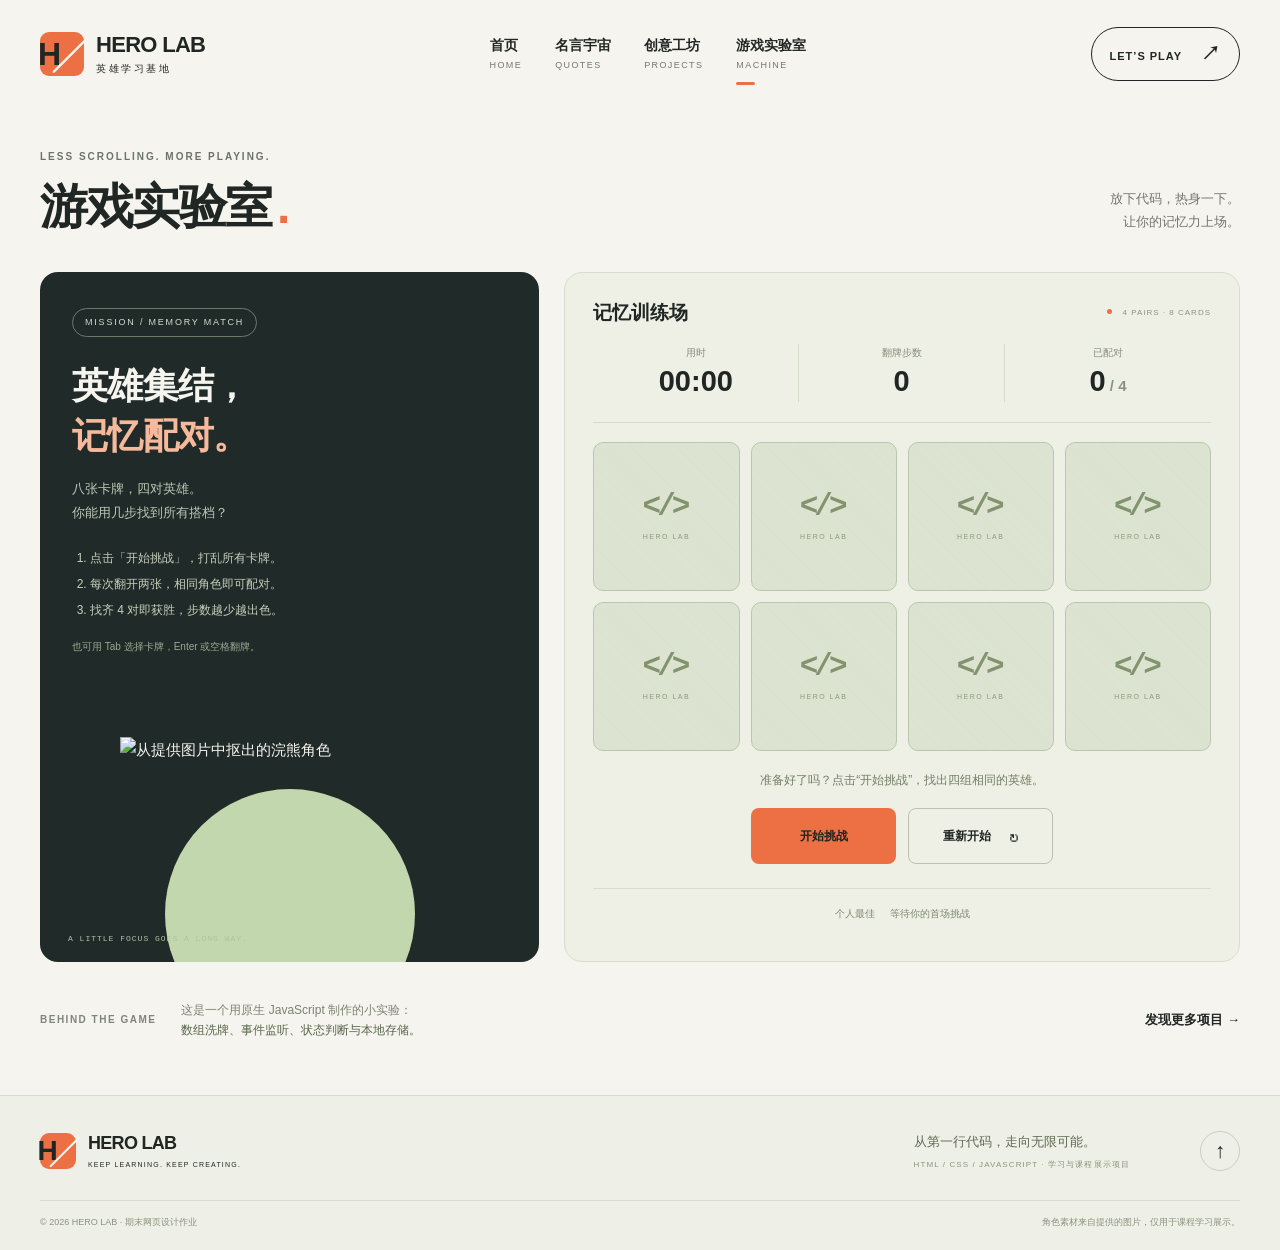
==== machine.html @ 5add8ba5 "Build HERO LAB HTML course website" ====
<!DOCTYPE html><html lang="zh-CN"><head><meta charset="UTF-8"><meta name="viewport" content="width=device-width, initial-scale=1"><meta name="description" content="英雄记忆配对游戏：翻开卡牌，找齐4对角色，挑战更少步数。"><title>游戏实验室 · HERO LAB</title><link rel="icon" href="assets/images/favicon.svg" type="image/svg+xml"><link rel="stylesheet" href="assets/css/style.css"><script src="assets/js/app.js" defer></script><script src="assets/js/game.js" defer></script></head>
<body data-page="machine"><a class="skip-link" href="#main">跳转到主要内容</a><header id="site-header"></header><main id="main" class="container">
  <div class="page-heading"><div><span class="eyebrow dark">LESS SCROLLING. MORE PLAYING.</span><h1>游戏实验室<span class="title-dot">.</span></h1></div><p>放下代码，热身一下。<br>让你的记忆力上场。</p></div>
  <section class="game-layout"><aside class="game-guide"><div class="guide-content"><span class="pill">MISSION / MEMORY MATCH</span><h2>英雄集结，<br><span>记忆配对。</span></h2><p>八张卡牌，四对英雄。<br>你能用几步找到所有搭档？</p><ol class="game-rules"><li>点击「开始挑战」，打乱所有卡牌。</li><li>每次翻开两张，相同角色即可配对。</li><li>找齐 4 对即获胜，步数越少越出色。</li></ol><p class="keyboard-hint">也可用 Tab 选择卡牌，Enter 或空格翻牌。</p></div><div class="guide-art"><span class="guide-orbit"></span><img src="assets/images/rocket.png" alt="从提供图片中抠出的浣熊角色"></div><span class="guide-caption">A LITTLE FOCUS GOES A LONG WAY.</span></aside>
  <div class="game-panel"><div class="game-panel-header"><h3>记忆训练场</h3><span class="game-tag"><span class="status-dot"></span> 4 PAIRS · 8 CARDS</span></div><div class="game-stats"><div><span>用时</span><strong id="game-time">00:00</strong></div><div><span>翻牌步数</span><strong id="game-moves">0</strong></div><div><span>已配对</span><strong><span id="game-pairs">0</span><small> / 4</small></strong></div></div><div id="game-board" class="game-board" aria-label="英雄配对卡牌"></div><div id="game-result" class="game-result" hidden><span class="eyebrow dark">MISSION COMPLETE</span><h3 id="result-title">全员集结！</h3><p id="result-description"></p></div><p id="game-message" class="game-message" role="status">准备好了吗？点击按钮，开启记忆挑战。</p><div class="game-actions"><button id="start-game" type="button" class="button button-orange">开始挑战 <span>↗</span></button><button id="restart-game" type="button" class="button button-outline">重新开始 <span>↻</span></button></div><div class="game-best"><span>个人最佳</span><strong id="game-best">还没有记录，来创造第一个吧。</strong></div></div>
  </section><section class="game-learning"><span class="mini-label">BEHIND THE GAME</span><p>这是一个用原生 JavaScript 制作的小实验：<strong>数组洗牌、事件监听、状态判断与本地存储。</strong></p><a class="text-link" href="projects.html">发现更多项目 →</a></section><noscript><p>这个游戏需要启用 JavaScript。</p></noscript>
</main><footer id="site-footer"></footer></body></html>
---- assets/css/style.css ----
/* Shared design system. No framework or external font required. */
@font-face{font-family:LabDisplay;src:local("Arial Black");font-display:swap}
:root{--paper:#f6f4ee;--ink:#202624;--muted:#727772;--orange:#ed7044;--orange-light:#f6b99c;--line:#dedfd6;--dark:#202a28;--green:#c9dfc1;--cream:#f5e9cc;--radius:20px}
*{box-sizing:border-box}html{scroll-behavior:smooth;scroll-padding-top:24px}body{margin:0;background:var(--paper);color:var(--ink);font:15px/1.7 "Segoe UI","Microsoft YaHei","PingFang SC",Arial,sans-serif;-webkit-font-smoothing:antialiased}a{color:inherit;text-decoration:none}button,input{font:inherit}button,a,input,summary{-webkit-tap-highlight-color:transparent}button{cursor:pointer}button{color:inherit}img{display:block;max-width:100%}h1,h2,h3,p,blockquote{margin:0}h1,h2,h3{line-height:1.3}button{border:0}a:focus-visible,button:focus-visible,input:focus-visible,summary:focus-visible{outline:3px solid var(--orange);outline-offset:5px}::selection{background:var(--orange-light);color:var(--ink)}[hidden]{display:none!important}.container{width:min(1264px,calc(100% - 80px));margin-inline:auto}.skip-link{position:fixed;top:-70px;left:16px;z-index:100;background:var(--ink);color:white;padding:10px 20px}.skip-link:focus{top:10px}
/* A single nav is injected by app.js on every page. */
.header-inner{height:108px;display:flex;align-items:center;justify-content:space-between;gap:35px}.brand{display:inline-flex;align-items:center;gap:12px;font-size:22px;font-weight:900;line-height:1.05;letter-spacing:-.7px;flex-shrink:0}.brand small{display:block;font-size:10px;font-weight:500;letter-spacing:2.6px;margin-top:8px}.brand-mark{display:flex;align-items:center;justify-content:center;background:var(--orange);border-radius:9px;width:44px;height:44px;font:900 32px/1 Arial;color:var(--ink);letter-spacing:-8px;padding-right:8px}.brand-mark span{font-size:33px;transform:translateY(0);color:var(--paper)}#main-nav{display:flex;gap:33px;height:100%;align-items:center}#main-nav a{font-size:14px;font-weight:650;position:relative;line-height:1.4}#main-nav a span{display:block;font-size:9px;letter-spacing:1.4px;font-weight:500;color:var(--muted);margin-top:3px}#main-nav a[aria-current]::after{content:"";position:absolute;bottom:-13px;left:0;width:19px;height:3px;background:var(--orange);border-radius:4px}#main-nav a:hover{color:#bd4a22}.header-play{font-size:11px;font-weight:800;letter-spacing:1px;border:1px solid var(--ink);border-radius:30px;padding:10px 18px}.header-play span{font-size:19px;margin-left:15px}.menu-toggle{display:none}
.eyebrow,.mini-label{font-size:10px;font-weight:650;letter-spacing:2px;line-height:1.7}.eyebrow{color:#c0c9c3}.eyebrow.dark{color:#6a736c}.mini-label{color:#7d857e;letter-spacing:1.5px}.status-dot{width:6px;height:6px;border-radius:50%;background:var(--orange);display:inline-block;margin-right:7px;vertical-align:2px}.button-row{display:flex;align-items:center;gap:28px;flex-wrap:wrap}.button{display:inline-flex;justify-content:center;align-items:center;gap:36px;padding:14px 23px;border-radius:8px;font-size:13px;line-height:1.5;font-weight:650;min-height:48px;transition:transform .2s,background .2s}.button:hover{transform:translateY(-3px)}.button span{font-size:20px;font-weight:400}.button-orange{background:var(--orange);color:#1c2522}.button-orange:hover{background:#ff8a5f}.button-cream{background:var(--paper);color:var(--ink)}.button-outline{background:transparent;border:1px solid #bbc1b8}.text-link{display:inline-flex;align-items:center;gap:14px;font-size:13px;font-weight:600;background:none;padding:0}.text-link:hover,.inline-link:hover{text-decoration:underline;text-underline-offset:5px}.text-link.light{color:#e2e5dd}.inline-link{color:#ad4c29;font-weight:650}
/* Home */
.home-hero{background:var(--dark);border-radius:22px;min-height:625px;display:grid;grid-template-columns:1.04fr 1fr;position:relative;isolation:isolate;overflow:hidden;color:var(--paper)}.hero-copy{padding:62px 0 35px 55px;position:relative;z-index:2}.hero-copy h1{font-size:65px;font-weight:800;letter-spacing:1px;line-height:1.26;margin-top:30px}.hero-copy h1 span{color:var(--orange-light)}.hero-english{font:italic 21px Georgia,serif;color:#c7d0c4;margin-top:17px}.hero-description{font-size:14px;color:#bfc8bd;line-height:1.9;margin:25px 0 30px}.hero-meta{display:flex;gap:23px;margin-top:51px;font-size:8px;letter-spacing:1.3px;color:#9ca89e}.hero-meta span+span{padding-left:24px;border-left:1px solid #536057}.hero-art{position:relative;min-height:625px}.hero-planet{position:absolute;width:445px;aspect-ratio:1;background:var(--orange);border-radius:50%;top:90px;left:4%;z-index:-1;background-image:radial-gradient(#ba532b 1px,transparent 1px);background-size:8px 8px}.orbit{position:absolute;width:540px;height:240px;border:1px solid #6f8171;border-radius:50%;top:240px;left:-5%;transform:rotate(-30deg);z-index:-1}.orbit-two{width:560px;height:365px;top:180px;transform:rotate(40deg);border-color:#42574a}.home-character{position:absolute;bottom:0;left:50%;transform:translateX(-50%);height:555px;width:450px;object-fit:contain;object-position:center bottom;filter:drop-shadow(15px 16px 17px #111b1940)}.art-coordinate{position:absolute;color:#bac6b7;font:9px "Courier New",monospace;letter-spacing:1.2px}.art-coordinate.top{top:28px;right:27px}.art-coordinate.bottom{bottom:23px;right:27px;font-size:8px;z-index:3}.art-star{position:absolute;font-size:52px;color:var(--cream)}.star-one{top:68px;right:42px}.star-two{bottom:92px;left:-4px;font-size:33px;color:var(--orange-light)}.floating-note{position:absolute;right:25px;bottom:90px;display:flex;align-items:center;gap:12px;padding:14px 18px;border:1px solid #d4d7c7;background:#f7f4e9;box-shadow:0 7px 20px #1112;transform:rotate(-5deg);border-radius:10px;color:var(--ink);font-size:11px;z-index:3}.floating-note strong{display:block;font-size:12px;margin-top:2px}.note-icon{display:flex;align-items:center;justify-content:center;width:32px;height:32px;border:1px solid #d6d7cc;border-radius:50%;font-weight:800}.intro-strip{padding:40px 0;display:flex;justify-content:space-between;align-items:center;border-bottom:1px solid var(--line);gap:40px}.intro-strip p{font-size:17px;line-height:1.7;flex:1;max-width:660px}.intro-strip p strong{font-weight:650}.strip-arrow{font-size:37px;line-height:1}.explore-section{padding-top:64px}.section-heading{display:flex;justify-content:space-between;align-items:end;margin-bottom:27px;gap:20px}.section-heading h2{font-size:30px;margin-top:7px;letter-spacing:-1px}.section-aside{font-size:12px;color:var(--muted);padding-bottom:5px}.mission-grid{display:grid;grid-template-columns:repeat(3,1fr);gap:20px}.mission-card{border:1px solid #daddd2;border-radius:14px;padding:26px 28px 24px;min-height:341px;display:flex;flex-direction:column;transition:transform .2s,border-color .2s;background:#f0f0e6}.mission-card:hover{transform:translateY(-5px);border-color:#909a8e}.quote-mission{background:#ecebdc}.project-mission{background:#e7ecdf}.game-mission{background:#f0e7df}.mission-top{display:flex;justify-content:space-between;align-items:center;font-size:9px;letter-spacing:1.5px;color:#6e756a}.circle-arrow{display:grid;place-items:center;font-size:19px;width:31px;height:31px;border:1px solid #c7ccbd;border-radius:50%}.mission-symbol{font:100px/1 Georgia,serif;height:97px;padding-top:17px;color:#748573}.code-symbol{font:48px/1.7 "Courier New",monospace;color:#61775a;letter-spacing:-5px}.game-symbol{font:65px/1.3 Georgia,serif;color:#ae6d4c}.mission-card h3{font-size:22px;margin:5px 0 12px;letter-spacing:-.5px}.mission-card p{color:#73796e;font-size:13px;line-height:1.8}.mission-link{display:flex;justify-content:space-between;font-size:12px;font-weight:650;border-top:1px solid #cdd2c4;margin-top:23px;padding-top:18px}.mission-link span{font-size:17px}.journey-section{display:grid;grid-template-columns:1fr 1fr;gap:80px;margin:85px 0 70px}.journey-quote h2{font-size:34px;line-height:1.45;margin:12px 0 19px;letter-spacing:-.5px}.journey-quote p{font-size:13px;color:var(--muted);line-height:1.9}.learning-stack>div{display:grid;grid-template-columns:25px 105px 1fr;align-items:center;padding:24px 0;border-bottom:1px solid var(--line);gap:20px}.learning-stack>div:first-child{padding-top:10px}.learning-stack span{color:#9a9e94;font:12px "Courier New",monospace}.learning-stack strong{font-size:20px;letter-spacing:-.7px}.learning-stack p{font-size:12px;color:var(--muted)}.closing-banner{padding:34px 40px;background:var(--dark);color:var(--paper);display:flex;align-items:center;justify-content:space-between;border-radius:14px;margin-bottom:65px;gap:20px}.closing-banner h2{font-size:26px;margin-top:8px;letter-spacing:-.6px}
/* Shared page openings */
.page-heading{display:flex;justify-content:space-between;align-items:end;margin:34px 0 35px}.page-heading h1{font-size:48px;letter-spacing:-1.8px;margin-top:9px;line-height:1.25}.title-dot{color:var(--orange);margin-left:6px}.page-heading>p{font-size:13px;color:var(--muted);line-height:1.8;text-align:right;margin-bottom:3px}.pill{display:inline-block;border:1px solid #6d796b;border-radius:30px;font-size:9px;letter-spacing:1.8px;padding:6px 12px;line-height:1.7;color:#d6decf}.quote-hero{background:var(--dark);color:var(--paper);border-radius:20px;min-height:428px;display:grid;grid-template-columns:1.4fr 1fr;overflow:hidden;isolation:isolate}.quote-hero-copy{padding:34px 20px 25px 45px;z-index:2}.big-quote{display:block;font:75px/.9 Georgia,serif;color:var(--orange-light);height:58px;margin-top:23px}#featured-quote{font-size:27px;line-height:1.6;max-width:620px;min-height:87px;letter-spacing:.5px}#featured-author{font-size:12px;color:#b3c1ad;margin:12px 0 24px}.feedback{display:block;height:22px;font-size:11px;margin-top:9px;color:#d7e6c8}.quote-hero-art{position:relative}.quote-hero-art img{position:absolute;bottom:0;height:380px;width:420px;object-fit:contain;object-position:center bottom;right:-2px;filter:drop-shadow(10px 5px 13px #1115)}.portal-ring{position:absolute;width:305px;height:305px;border:16px double #ed7044;box-shadow:0 0 0 12px #ab654847,0 0 0 25px #e2834a1c;top:66px;right:55px;border-radius:50%;transform:rotate(20deg)}.quote-collection{margin:58px 0 65px}.collection-toolbar{display:flex;justify-content:space-between;gap:20px;align-items:center;margin-top:30px;padding-bottom:20px;border-bottom:1px solid var(--line)}.filter-group{display:flex;gap:7px;flex-wrap:wrap}.filter-button{border-radius:6px;padding:9px 15px;font-size:12px;background:transparent;white-space:nowrap}.filter-button:hover{background:#e6e7dc}.filter-button.active{color:var(--paper);background:var(--ink)}.search-box{display:flex;gap:9px;align-items:center;background:#edeee5;border:1px solid #daddd0;padding:5px 13px;border-radius:7px;min-width:220px}.search-box>span{font-size:23px;line-height:1}.search-box input{background:none;border:none;width:175px;font-size:12px;height:30px;color:var(--ink);outline-offset:0}.result-count{font-size:11px;color:var(--muted);margin:16px 0}.quotes-grid{display:grid;grid-template-columns:repeat(3,1fr);gap:17px}.quote-card{background:#efefe5;border:1px solid #dddfd3;border-radius:12px;min-height:220px;display:flex;flex-direction:column;padding:23px;transition:border-color .2s}.quote-card:hover{border-color:#9ca990}.quote-card-top{display:flex;align-items:center;justify-content:space-between;font-size:10px}.quote-index{font:12px "Courier New",monospace;color:#9caa95}.quote-category{color:#76836d;font-size:10px;padding:3px 8px;background:#e2e7d8;border-radius:20px}.quote-card blockquote{font-size:18px;font-weight:550;line-height:1.7;margin:21px 0;flex:1}.quote-card-bottom{display:flex;align-items:end;justify-content:space-between;gap:10px}.quote-attribution,.quote-author{font-size:11px;color:#75806e}.quote-source{display:block;font-size:10px;color:#8c9283}.favorite-button{display:grid;place-items:center;flex-shrink:0;width:32px;height:32px;background:transparent;border:1px solid #d2d7c7;border-radius:50%;font-size:17px;color:#8e9a85}.favorite-button[aria-pressed="true"]{background:var(--orange);border-color:var(--orange);color:var(--ink)}.empty-state{grid-column:1/-1;text-align:center;color:var(--muted);padding:60px 20px;border:1px dashed #c8cebf;border-radius:12px}.collection-note{font-size:11px;color:var(--muted);margin-top:24px}
/* Project board */
.project-hero{display:grid;grid-template-columns:1.1fr 1fr;min-height:407px;background:#e8aa79;border-radius:20px;overflow:hidden;position:relative;isolation:isolate}.project-hero>div:first-child{padding:38px 0 38px 45px;z-index:2}.project-hero .pill{color:#5e4934;border-color:#aa7753}.project-hero h2{font-size:41px;letter-spacing:-1px;margin-top:20px;line-height:1.35}.project-hero p{font-size:13px;line-height:1.9;color:#71553f;margin:16px 0 22px}.project-hero-art{position:relative}.project-hero-art img{position:absolute;bottom:0;right:30px;height:396px;width:350px;object-fit:contain;object-position:bottom}.project-orbit{position:absolute;width:380px;aspect-ratio:1;border-radius:50%;border:1px solid #bb825e;box-shadow:0 0 0 28px #d3956a,0 0 0 29px #bd8258;top:55px;right:5px;z-index:-1}.project-list-section{padding-top:58px;scroll-margin-top:25px}.project-list{border-top:1px solid #b9c2b3}.project-item{border-bottom:1px solid #ccd1c2}.project-item summary{list-style:none;display:flex;align-items:center;gap:25px;cursor:pointer;padding:26px 8px}.project-item summary::-webkit-details-marker{display:none}.project-number{font:13px "Courier New",monospace;color:#88957e;width:50px}.project-title{flex:1}.project-title h3{font-size:23px;margin-top:2px;letter-spacing:-.5px}.project-title .mini-label{font-size:8px;letter-spacing:1.5px}.difficulty{font-size:10px;color:#6f7d64;border:1px solid #d4dac8;padding:6px 13px;border-radius:20px}.detail-toggle{font-size:26px;font-weight:300;line-height:1;margin-left:25px;width:25px;transition:transform .2s}.project-item[open] .detail-toggle{transform:rotate(45deg)}.project-item[open]{background:#eeefe4}.project-detail{padding:0 55px 30px 83px}.project-detail>p{font-size:14px;color:#64705b;margin-bottom:20px}.project-detail-columns{display:grid;grid-template-columns:repeat(3,1fr);gap:35px}.project-detail-columns strong{font-size:12px}.project-detail-columns p{font-size:12px;line-height:1.85;color:#79836e;margin-top:7px}.project-tip{display:flex;align-items:center;gap:24px;background:#e7eadd;border-radius:12px;padding:28px 35px;margin:40px 0 65px}.tip-symbol{font-size:40px;color:#748865}.project-tip h3{font-size:19px}.project-tip p{font-size:12px;color:#78836f;margin-top:5px}.project-tip>a{margin-left:auto;white-space:nowrap}
/* Memory game */
.game-layout{display:grid;grid-template-columns:.85fr 1.15fr;gap:25px;align-items:stretch}.game-guide{background:var(--dark);color:var(--paper);border-radius:18px;overflow:hidden;position:relative;display:flex;flex-direction:column;min-height:690px;isolation:isolate}.guide-content{padding:35px 32px 0;z-index:2}.game-guide h2{font-size:36px;margin-top:24px;line-height:1.4;letter-spacing:-.7px}.game-guide h2 span{color:var(--orange-light)}.guide-content>p{font-size:13px;line-height:1.85;color:#bdc8b8;margin-top:15px}.game-rules{padding-left:18px;font-size:12px;line-height:2.2;color:#c6d0bd;margin:20px 0 0}.guide-content p.keyboard-hint{font-size:10px;color:#98ab92;margin-top:14px}.guide-art{position:relative;flex:1;min-height:220px;margin-top:15px}.guide-art img{position:absolute;bottom:-10px;left:50%;transform:translateX(-50%);height:235px;width:340px;object-fit:contain;object-position:bottom}.guide-orbit{position:absolute;width:250px;height:250px;background:#c3d7ae;bottom:-77px;left:calc(50% - 125px);border-radius:50%;z-index:-1}.guide-caption{font:8px "Courier New",monospace;letter-spacing:1px;color:#b1c19f;position:absolute;bottom:19px;left:28px;z-index:2}.game-panel{border:1px solid #d7ddcf;border-radius:18px;padding:28px;background:#eeefe5}.game-panel-header{display:flex;align-items:center;justify-content:space-between;gap:10px}.game-panel-header h3{font-size:19px}.game-tag{font-size:8px;letter-spacing:1px;color:#8a947f}.game-tag .status-dot{vertical-align:1px;width:5px;height:5px}.game-stats{display:grid;grid-template-columns:repeat(3,1fr);padding:19px 0 20px;margin-bottom:19px;border-bottom:1px solid #d5dccb}.game-stats>div{text-align:center;border-right:1px solid #d5dccb}.game-stats>div:last-child{border:0}.game-stats>div>span{display:block;font-size:10px;color:#869079}.game-stats strong{font-size:29px;font-weight:600;line-height:1.4;font-variant-numeric:tabular-nums}.game-stats small{font-size:15px;color:#89947e}.game-board{display:grid;grid-template-columns:repeat(4,1fr);gap:11px}.game-card{position:relative;height:149px;border-radius:10px;border:1px solid #b9c7af;background:#dce3d1;overflow:hidden;padding:0;transition:background .2s,border-color .2s,transform .2s}.game-card:not(.is-flipped):not(.is-matched):hover{background:#cdd8bf;transform:translateY(-3px)}.game-card-back,.game-card-front{position:absolute;inset:0;display:flex;align-items:center;justify-content:center;flex-direction:column;transition:opacity .2s,transform .3s}.game-card-back{background:repeating-linear-gradient(45deg,transparent,transparent 7px,#cdd6c31f 7px,#cdd6c31f 8px)}.game-card-symbol{font:700 31px "Courier New",monospace;color:#82946d;letter-spacing:-4px;padding-right:4px}.game-card-label{font-size:7px;letter-spacing:1.5px;color:#8c9b7c;margin-top:7px}.game-card-front{opacity:0;transform:scale(.85);pointer-events:none;background:#f6f1e6;justify-content:flex-end}.game-card-front img{width:100%;height:122px;object-fit:contain;object-position:bottom}.game-card-front>span{display:block;width:100%;padding:4px;font-size:9px;background:#e9e7d9}.game-card.is-flipped .game-card-back,.game-card.is-matched .game-card-back{opacity:0;transform:scale(.85)}.game-card.is-flipped .game-card-front,.game-card.is-matched .game-card-front{opacity:1;transform:scale(1)}.game-card.is-matched{border:2px solid #819b6c;cursor:default}.game-card.is-matched::after{content:"✓";position:absolute;right:5px;top:5px;background:#8da478;color:white;border-radius:50%;width:17px;height:17px;font-size:11px;line-height:17px}.game-message{font-size:12px;color:#727f64;text-align:center;min-height:23px;margin:19px 0 15px}.game-actions{display:flex;gap:12px;justify-content:center}.game-actions .button{font-size:12px;gap:18px;padding:12px 20px;min-width:145px}.game-best{border-top:1px solid #d6ddcc;margin-top:24px;padding-top:16px;display:flex;gap:15px;justify-content:center;font-size:10px;color:#7f8b71}.game-best strong{font-weight:500}.game-result{border:1px solid #a7bb91;background:#e1ebd5;border-radius:10px;padding:18px;text-align:center;margin-top:15px}.game-result h3{margin-top:4px;font-size:23px}.game-result p{font-size:12px;color:#68795a;margin-top:7px}.game-learning{display:flex;gap:25px;align-items:center;padding:38px 0 55px}.game-learning p{font-size:12px;color:#7a8471;flex:1}.game-learning strong{display:block;font-weight:500;color:#56654b}.game-learning a{white-space:nowrap}
/* Footer */
#site-footer{border-top:1px solid #d9ddcf;background:#eeefe6}.footer-inner{display:flex;align-items:center;justify-content:space-between;gap:35px;padding-top:35px;padding-bottom:29px}.footer-brand{font-size:18px}.footer-brand .brand-mark{height:36px;width:36px;font-size:28px}.footer-brand .brand-mark span{font-size:29px}.footer-brand small{font-size:7px;letter-spacing:1.2px}.footer-inner p{font-size:13px;color:#5f6c54;margin-left:auto}.footer-inner p small{display:block;font-size:8px;letter-spacing:1.1px;color:#8a957e;margin-top:4px}.back-top{border:1px solid #c9d0bf;border-radius:50%;display:grid;place-items:center;width:40px;height:40px;font-size:21px;margin-left:35px}.footer-bottom{display:flex;justify-content:space-between;border-top:1px solid #d8ddcf;padding-top:14px;padding-bottom:19px;font-size:9px;color:#8a947e;gap:20px}
@media(min-width:1550px){.home-hero{min-height:655px}.hero-art{min-height:655px}.hero-copy{padding-top:68px}.hero-copy h1{font-size:71px}.home-character{height:590px}.hero-planet{top:100px}}
@media(max-width:1100px){.container{width:calc(100% - 48px)}.header-inner{gap:20px}#main-nav{gap:24px}.header-play{display:none}.hero-copy{padding-left:35px}.hero-copy h1{font-size:54px}.hero-meta{gap:12px;font-size:7px}.hero-meta span+span{padding-left:12px}.home-character{width:380px;height:530px}.hero-planet{width:370px;top:125px}.home-hero,.hero-art{min-height:595px}.floating-note{right:15px;bottom:65px}.hero-description{font-size:13px}.hero-copy .eyebrow{font-size:8px}.quote-hero-art img{right:-30px;width:350px;height:350px}.portal-ring{right:15px;width:270px;height:270px}.quote-hero-copy{padding-left:35px}.mission-card{padding:23px}.journey-section{gap:40px}.learning-stack>div{grid-template-columns:20px 100px 1fr;gap:12px}.project-hero-art img{right:0}.game-layout{grid-template-columns:.8fr 1.2fr;gap:20px}.guide-content{padding:30px 25px 0}.game-panel{padding:23px}.game-card{height:132px}.game-card-front img{height:105px}.game-guide{min-height:655px}.game-rules{font-size:11px}.guide-content p.keyboard-hint{font-size:9px}.game-panel-header h3{font-size:17px}.game-tag{font-size:7px}.game-learning .mini-label{max-width:110px}.project-tip{padding:25px}.project-tip>a{font-size:11px}.difficulty{font-size:9px}}
@media(max-width:800px){.header-inner{height:88px}.brand{font-size:20px}.brand small{font-size:8px}#main-nav{gap:20px}#main-nav a{font-size:12px}#main-nav a span{font-size:8px}.home-hero{grid-template-columns:1fr .85fr}.hero-copy{padding:42px 0 27px 29px}.hero-copy h1{font-size:43px;margin-top:27px}.hero-english{font-size:17px}.hero-description{font-size:11px}.hero-copy .button-row{gap:19px}.hero-copy .button{padding:13px 17px;gap:16px;font-size:11px}.hero-copy .text-link{font-size:11px}.hero-meta{display:block;margin-top:35px;line-height:2.1}.hero-meta span{display:block}.hero-meta span+span{padding:0;border:0}.home-hero,.hero-art{min-height:545px}.home-character{height:465px;width:315px;left:53%}.hero-planet{width:320px;left:0;top:130px}.floating-note{right:8px;padding:10px;gap:7px;bottom:49px}.floating-note strong{font-size:10px}.floating-note{font-size:9px}.note-icon{width:26px;height:26px;font-size:10px}.art-star.star-one{font-size:35px;right:16px;top:72px}.art-coordinate{font-size:7px}.art-coordinate.bottom{font-size:6px;right:16px;bottom:19px}.art-coordinate.top{top:25px;right:16px}.intro-strip{gap:25px;padding:30px 0}.intro-strip .mini-label{font-size:8px;width:130px}.intro-strip p{font-size:14px}.section-heading h2{font-size:26px}.section-aside{font-size:11px}.mission-grid{gap:12px}.mission-card{padding:18px;min-height:323px}.mission-card h3{font-size:19px}.mission-card p{font-size:11px}.mission-top{font-size:7px;letter-spacing:.7px}.circle-arrow{width:26px;height:26px;font-size:16px}.mission-link{font-size:10px}.journey-section{gap:30px;margin-top:65px}.journey-quote h2{font-size:28px}.journey-quote p{font-size:11px}.learning-stack>div{grid-template-columns:18px 1fr;padding:14px 0;gap:5px 10px}.learning-stack p{grid-column:2;font-size:11px}.learning-stack strong{font-size:18px}.closing-banner{padding:29px;gap:15px}.closing-banner h2{font-size:21px}.closing-banner .button{font-size:11px;gap:20px}.quote-hero{grid-template-columns:1.2fr .8fr;min-height:410px}.quote-hero-copy{padding-left:30px}.quote-hero-art img{height:320px;width:300px;right:-50px}.portal-ring{width:230px;height:230px;right:-5px;top:83px}#featured-quote{font-size:23px;min-height:110px}.quotes-grid{grid-template-columns:repeat(2,1fr)}.collection-toolbar{flex-wrap:wrap;gap:15px}.search-box{width:100%}.search-box input{width:100%}.filter-button{font-size:11px;padding:8px 12px}.page-heading h1{font-size:40px}.project-hero h2{font-size:35px}.project-hero>div:first-child{padding-left:30px}.project-hero-art img{height:365px;right:-45px}.project-hero{min-height:390px}.project-orbit{width:300px;right:-60px}.project-hero p{font-size:12px}.project-title h3{font-size:20px}.project-number{width:27px}.project-item summary{gap:17px}.detail-toggle{margin-left:5px}.project-detail{padding-left:53px;padding-right:25px}.project-detail-columns{gap:20px}.project-tip>a{display:none}.game-layout{grid-template-columns:1fr}.game-guide{min-height:370px;display:block}.guide-content{width:64%;padding:27px 30px 30px}.game-guide h2{font-size:28px;margin-top:18px}.game-guide h2 br{display:none}.guide-content>p{font-size:12px}.guide-art{position:absolute;inset:0 0 0 63%;margin:0;min-height:0;z-index:-1}.guide-art img{height:270px;width:310px;max-width:none;left:50%}.guide-orbit{bottom:-40px}.game-guide .guide-caption{right:20px;left:auto;font-size:6px}.game-card{height:170px}.game-card-front img{height:143px}.game-panel{padding:25px}.game-tag{font-size:9px}.game-learning{gap:18px}.game-learning .text-link{font-size:11px}.footer-inner{gap:20px}.footer-inner p{font-size:11px}.back-top{margin-left:10px}.footer-bottom{font-size:8px}.footer-inner p small{font-size:7px}}
@media(max-width:560px){.container{width:calc(100% - 32px)}.header-inner{height:82px}.brand{font-size:19px;gap:10px}.brand-mark{width:38px;height:38px;font-size:29px}.brand-mark span{font-size:30px}.brand small{font-size:7px;letter-spacing:2px}.menu-toggle{display:flex;flex-direction:column;gap:6px;border:1px solid #cdd2c5;border-radius:8px;padding:11px;background:transparent}.menu-toggle span{display:block;width:20px;height:1px;background:var(--ink)}#main-nav{display:none;position:absolute;top:72px;left:16px;right:16px;background:var(--paper);border:1px solid #d2d7ca;border-radius:12px;box-shadow:0 10px 30px #202a2820;height:auto;padding:16px;z-index:30;gap:0}.menu-open #main-nav{display:grid;grid-template-columns:1fr 1fr}#main-nav a{padding:12px;font-size:13px}#main-nav a[aria-current]::after{bottom:7px;left:12px;width:12px;height:2px}.home-hero{display:flex;flex-direction:column;border-radius:16px;min-height:0}.hero-copy{padding:32px 26px 5px}.hero-copy .eyebrow{font-size:7px;letter-spacing:1.3px}.hero-copy h1{font-size:47px;margin-top:22px}.hero-english{font-size:18px;margin-top:12px}.hero-description{font-size:12px;margin:18px 0 23px}.hero-copy .button{font-size:12px;padding:12px 18px;gap:24px}.hero-copy .text-link{font-size:12px}.hero-meta{display:none}.hero-art{min-height:350px;margin-top:5px}.hero-planet{width:280px;left:calc(50% - 140px);top:35px}.home-character{height:335px;width:295px;left:50%}.orbit{width:380px;height:170px;top:130px;left:-6%}.orbit-two{height:250px;top:40px;left:0}.art-coordinate.top{font-size:6px;top:12px;right:19px}.art-coordinate.bottom{font-size:5px;right:13px;bottom:14px}.floating-note{right:15px;bottom:48px;font-size:8px;padding:9px 12px}.floating-note strong{font-size:9px}.star-one{top:30px!important;right:30px!important;font-size:35px!important}.star-two{left:26px;bottom:45px;font-size:28px}.intro-strip{padding:25px 2px;flex-wrap:wrap;gap:12px}.intro-strip .mini-label{width:100%;font-size:7px}.intro-strip p{font-size:13px}.strip-arrow{font-size:27px}.explore-section{padding-top:40px}.section-heading{margin-bottom:20px;align-items:start}.section-heading h2{font-size:23px;margin-top:5px}.section-aside{display:none}.eyebrow{font-size:8px;letter-spacing:1.6px}.mission-grid{grid-template-columns:1fr;gap:13px}.mission-card{min-height:0;padding:23px 25px;position:relative}.mission-top{font-size:8px;letter-spacing:1px}.mission-symbol{position:absolute;right:28px;top:63px;width:65px;height:70px;font-size:90px;padding:0}.code-symbol{font-size:36px;top:80px;right:39px;line-height:1}.game-symbol{font-size:55px;top:68px;right:22px}.mission-card h3{font-size:22px;margin:18px 0 10px}.mission-card p{font-size:12px}.mission-link{font-size:11px;margin-top:20px;padding-top:15px}.journey-section{grid-template-columns:1fr;gap:25px;margin:45px 0}.journey-quote h2{font-size:28px;margin-top:8px}.journey-quote p{font-size:12px}.learning-stack>div{grid-template-columns:20px 110px 1fr;padding:19px 0}.learning-stack p{grid-column:auto;font-size:9px}.learning-stack strong{font-size:17px}.closing-banner{display:block;padding:27px;margin-bottom:40px;border-radius:12px}.closing-banner h2{font-size:21px;margin-top:8px}.closing-banner .button{margin-top:22px;font-size:12px;gap:25px}.page-heading{margin:23px 0 26px;gap:10px}.page-heading h1{font-size:33px;margin-top:5px}.page-heading .eyebrow{font-size:6px;letter-spacing:1px}.page-heading>p{font-size:10px;max-width:110px}.quote-hero{display:flex;flex-direction:column;border-radius:14px;min-height:0}.quote-hero-copy{padding:25px 25px 0}.quote-hero-copy .pill{font-size:7px}.big-quote{margin-top:25px;height:49px}#featured-quote{font-size:23px;min-height:93px}#featured-author{font-size:11px;margin:13px 0 20px}.quote-hero-copy .button-row{gap:21px}.quote-hero-copy .button{font-size:11px;padding:12px 18px;gap:20px}.quote-hero-copy .text-link{font-size:11px}.quote-hero-art{min-height:195px;margin-top:0}.quote-hero-art img{height:215px;width:250px;right:0}.portal-ring{width:180px;height:180px;top:4px;right:55px;border-width:10px}.feedback{font-size:10px;margin-top:8px;position:relative;z-index:4}.quote-collection{margin:38px 0 40px}.quote-collection .section-heading h2{font-size:21px}.collection-toolbar{margin-top:20px;padding-bottom:15px;gap:12px}.filter-group{gap:2px;width:100%;justify-content:space-between}.filter-button{padding:7px 9px;font-size:10px}.quotes-grid{grid-template-columns:1fr;gap:12px}.quote-card{min-height:180px;padding:22px}.quote-card blockquote{font-size:18px;margin:20px 0}.collection-note{font-size:9px}.project-hero{display:flex;flex-direction:column;border-radius:14px;min-height:0}.project-hero>div:first-child{padding:26px 25px 0}.project-hero .pill{font-size:7px;letter-spacing:1px}.project-hero h2{font-size:34px;margin-top:19px}.project-hero p{font-size:12px}.project-hero .button{font-size:11px;padding:12px 17px;gap:25px}.project-hero-art{min-height:230px}.project-hero-art img{height:265px;right:9px;width:240px}.project-orbit{width:225px;right:0;top:40px}.project-list-section{padding-top:38px}.project-title h3{font-size:19px}.project-title .mini-label{font-size:6px;letter-spacing:1px}.project-number{width:19px;font-size:11px}.project-item summary{gap:11px;padding:23px 5px;flex-wrap:wrap;position:relative;padding-right:28px}.difficulty{font-size:8px;padding:4px 8px;position:absolute;bottom:0;right:31px;border:0;transform:translateY(-8px)}.detail-toggle{position:absolute;right:6px;top:38px;font-size:23px;margin:0}.project-item[open] summary{padding-bottom:32px}.project-item[open] .difficulty{bottom:0;transform:translateY(-13px)}.project-detail{padding:0 18px 24px 36px}.project-detail>p{font-size:12px}.project-detail-columns{grid-template-columns:1fr;gap:15px}.project-detail-columns p{font-size:11px;margin-top:4px}.project-tip{padding:24px 19px;gap:14px;margin:27px 0 40px}.project-tip h3{font-size:18px}.project-tip p{font-size:11px}.tip-symbol{font-size:33px}.game-layout{gap:16px}.game-guide{min-height:470px;border-radius:14px}.guide-content{width:100%;padding:25px 24px 0}.game-guide h2{font-size:31px;margin-top:17px}.guide-content>p{font-size:12px}.game-rules{font-size:11px;line-height:2.1;max-width:290px;margin-top:17px}.guide-content p.keyboard-hint{font-size:9px;max-width:210px;line-height:1.8}.guide-art{inset:auto 0 0 auto;width:190px;height:180px;z-index:-1}.guide-art img{height:177px;width:200px;left:52%;bottom:-6px}.guide-orbit{width:180px;height:180px;left:0;bottom:-60px}.game-guide .guide-caption{left:24px;right:auto;bottom:17px;font-size:5px;max-width:140px}.game-panel{padding:21px 15px;border-radius:14px}.game-panel-header h3{font-size:17px}.game-tag{font-size:7px}.game-stats{padding:19px 0 16px;margin-bottom:15px}.game-stats strong{font-size:25px}.game-board{gap:7px}.game-card{height:111px;border-radius:8px}.game-card-front img{height:84px}.game-card-front>span{font-size:8px}.game-card-symbol{font-size:25px}.game-card-label{font-size:5px;letter-spacing:1px}.game-message{font-size:11px;margin:17px 0 15px}.game-actions{gap:10px}.game-actions .button{min-width:0;flex:1;font-size:11px;gap:14px;padding:11px 13px}.game-best{font-size:9px;gap:10px;flex-wrap:wrap}.game-learning{display:block;padding:28px 0 37px}.game-learning .mini-label{font-size:8px}.game-learning p{font-size:11px;margin:10px 0 15px}.game-learning strong{margin-top:3px}.game-result{padding:15px 10px}.game-result p{font-size:10px}.footer-inner{flex-wrap:wrap;padding-top:28px;padding-bottom:23px;gap:23px 12px;position:relative}.footer-brand{font-size:18px}.footer-inner p{margin:0;font-size:11px;width:100%}.footer-inner p small{font-size:6px;letter-spacing:1px}.back-top{position:absolute;right:0;top:27px;width:34px;height:34px}.footer-bottom{display:block;font-size:7px;padding-bottom:17px;line-height:2}.footer-bottom span{display:block}}
@media(prefers-reduced-motion:reduce){html{scroll-behavior:auto}*,*::before,*::after{transition:none!important;animation:none!important}}
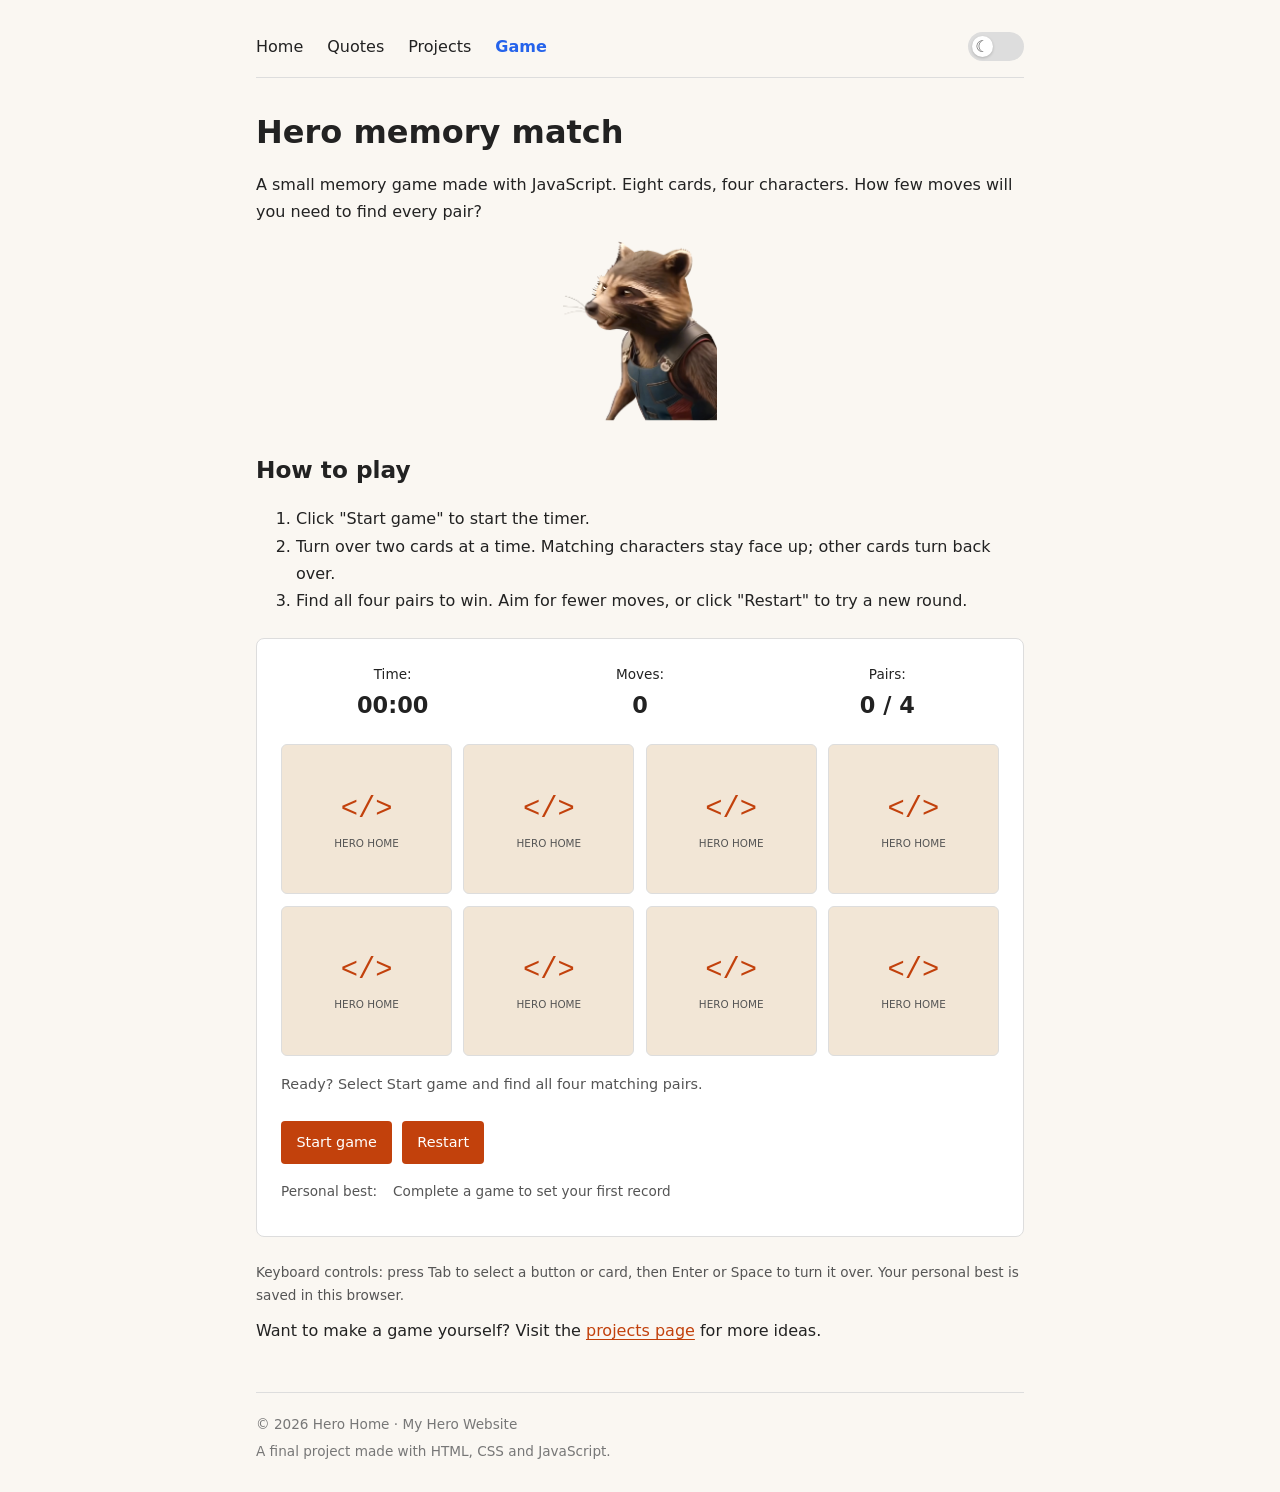
==== commit a321e497: "Update Site source" ====
--- a/machine.html
+++ b/machine.html
@@ -1,7 +1,52 @@
-<!DOCTYPE html><html lang="zh-CN"><head><meta charset="UTF-8"><meta name="viewport" content="width=device-width, initial-scale=1"><meta name="description" content="英雄记忆配对游戏：翻开卡牌，找齐4对角色，挑战更少步数。"><title>游戏实验室 · HERO LAB</title><link rel="icon" href="assets/images/favicon.svg" type="image/svg+xml"><link rel="stylesheet" href="assets/css/style.css"><script src="assets/js/app.js" defer></script><script src="assets/js/game.js" defer></script></head>
-<body data-page="machine"><a class="skip-link" href="#main">跳转到主要内容</a><header id="site-header"></header><main id="main" class="container">
-  <div class="page-heading"><div><span class="eyebrow dark">LESS SCROLLING. MORE PLAYING.</span><h1>游戏实验室<span class="title-dot">.</span></h1></div><p>放下代码，热身一下。<br>让你的记忆力上场。</p></div>
-  <section class="game-layout"><aside class="game-guide"><div class="guide-content"><span class="pill">MISSION / MEMORY MATCH</span><h2>英雄集结，<br><span>记忆配对。</span></h2><p>八张卡牌，四对英雄。<br>你能用几步找到所有搭档？</p><ol class="game-rules"><li>点击「开始挑战」，打乱所有卡牌。</li><li>每次翻开两张，相同角色即可配对。</li><li>找齐 4 对即获胜，步数越少越出色。</li></ol><p class="keyboard-hint">也可用 Tab 选择卡牌，Enter 或空格翻牌。</p></div><div class="guide-art"><span class="guide-orbit"></span><img src="assets/images/rocket.png" alt="从提供图片中抠出的浣熊角色"></div><span class="guide-caption">A LITTLE FOCUS GOES A LONG WAY.</span></aside>
-  <div class="game-panel"><div class="game-panel-header"><h3>记忆训练场</h3><span class="game-tag"><span class="status-dot"></span> 4 PAIRS · 8 CARDS</span></div><div class="game-stats"><div><span>用时</span><strong id="game-time">00:00</strong></div><div><span>翻牌步数</span><strong id="game-moves">0</strong></div><div><span>已配对</span><strong><span id="game-pairs">0</span><small> / 4</small></strong></div></div><div id="game-board" class="game-board" aria-label="英雄配对卡牌"></div><div id="game-result" class="game-result" hidden><span class="eyebrow dark">MISSION COMPLETE</span><h3 id="result-title">全员集结！</h3><p id="result-description"></p></div><p id="game-message" class="game-message" role="status">准备好了吗？点击按钮，开启记忆挑战。</p><div class="game-actions"><button id="start-game" type="button" class="button button-orange">开始挑战 <span>↗</span></button><button id="restart-game" type="button" class="button button-outline">重新开始 <span>↻</span></button></div><div class="game-best"><span>个人最佳</span><strong id="game-best">还没有记录，来创造第一个吧。</strong></div></div>
-  </section><section class="game-learning"><span class="mini-label">BEHIND THE GAME</span><p>这是一个用原生 JavaScript 制作的小实验：<strong>数组洗牌、事件监听、状态判断与本地存储。</strong></p><a class="text-link" href="projects.html">发现更多项目 →</a></section><noscript><p>这个游戏需要启用 JavaScript。</p></noscript>
-</main><footer id="site-footer"></footer></body></html>
+<!DOCTYPE html>
+<html lang="en">
+<head>
+  <meta charset="UTF-8">
+  <meta name="viewport" content="width=device-width, initial-scale=1">
+  <meta name="theme-color" content="#faf7f2">
+  <meta name="description" content="Play Hero Home's memory game: turn over eight cards and find four matching character pairs.">
+  <title>Memory Game · Hero Home</title>
+  <script src="assets/js/theme.js"></script>
+  <link rel="icon" href="assets/images/favicon.svg" type="image/svg+xml">
+  <link rel="stylesheet" href="assets/css/style.css">
+  <script src="assets/js/app.js" defer></script>
+  <script src="assets/js/game.js" defer></script>
+</head>
+<body data-page="machine">
+  <a class="skip-link" href="#main">Skip to main content</a>
+  <header id="site-header"></header>
+  <main id="main">
+    <h1>Hero memory match</h1>
+    <p>A small memory game made with JavaScript. Eight cards, four characters. How few moves will you need to find every pair?</p>
+    <img class="page-character" src="assets/images/rocket.png" alt="Rocket wearing his blue vest" style="max-height:180px">
+    <h2>How to play</h2>
+    <ol>
+      <li>Click "Start game" to start the timer.</li>
+      <li>Turn over two cards at a time. Matching characters stay face up; other cards turn back over.</li>
+      <li>Find all four pairs to win. Aim for fewer moves, or click "Restart" to try a new round.</li>
+    </ol>
+    <section class="game-box" aria-label="Memory matching game">
+      <div class="game-stats">
+        <p>Time: <strong id="game-time">00:00</strong></p>
+        <p>Moves: <strong id="game-moves">0</strong></p>
+        <p>Pairs: <strong><span id="game-pairs">0</span> / 4</strong></p>
+      </div>
+      <div id="game-board" class="game-board" aria-label="Eight hero matching cards"></div>
+      <div id="game-result" class="game-result" hidden>
+        <h3 id="result-title">All pairs matched!</h3>
+        <p id="result-description"></p>
+      </div>
+      <p id="game-message" class="game-message" role="status">Ready? Click "Start game".</p>
+      <div class="game-actions">
+        <button id="start-game" type="button">Start game</button>
+        <button id="restart-game" type="button">Restart</button>
+      </div>
+      <p class="game-best">Personal best: <strong id="game-best">Play your first round</strong></p>
+    </section>
+    <p class="keyboard-hint">Keyboard controls: press Tab to select a button or card, then Enter or Space to turn it over. Your personal best is saved in this browser.</p>
+    <p>Want to make a game yourself? Visit the <a href="projects.html">projects page</a> for more ideas.</p>
+    <noscript><p>Enable JavaScript to play this game.</p></noscript>
+  </main>
+  <footer id="site-footer"></footer>
+</body>
+</html>
--- a/assets/css/style.css
+++ b/assets/css/style.css
@@ -1,22 +1,156 @@
-/* Shared design system. No framework or external font required. */
-@font-face{font-family:LabDisplay;src:local("Arial Black");font-display:swap}
-:root{--paper:#f6f4ee;--ink:#202624;--muted:#727772;--orange:#ed7044;--orange-light:#f6b99c;--line:#dedfd6;--dark:#202a28;--green:#c9dfc1;--cream:#f5e9cc;--radius:20px}
-*{box-sizing:border-box}html{scroll-behavior:smooth;scroll-padding-top:24px}body{margin:0;background:var(--paper);color:var(--ink);font:15px/1.7 "Segoe UI","Microsoft YaHei","PingFang SC",Arial,sans-serif;-webkit-font-smoothing:antialiased}a{color:inherit;text-decoration:none}button,input{font:inherit}button,a,input,summary{-webkit-tap-highlight-color:transparent}button{cursor:pointer}button{color:inherit}img{display:block;max-width:100%}h1,h2,h3,p,blockquote{margin:0}h1,h2,h3{line-height:1.3}button{border:0}a:focus-visible,button:focus-visible,input:focus-visible,summary:focus-visible{outline:3px solid var(--orange);outline-offset:5px}::selection{background:var(--orange-light);color:var(--ink)}[hidden]{display:none!important}.container{width:min(1264px,calc(100% - 80px));margin-inline:auto}.skip-link{position:fixed;top:-70px;left:16px;z-index:100;background:var(--ink);color:white;padding:10px 20px}.skip-link:focus{top:10px}
-/* A single nav is injected by app.js on every page. */
-.header-inner{height:108px;display:flex;align-items:center;justify-content:space-between;gap:35px}.brand{display:inline-flex;align-items:center;gap:12px;font-size:22px;font-weight:900;line-height:1.05;letter-spacing:-.7px;flex-shrink:0}.brand small{display:block;font-size:10px;font-weight:500;letter-spacing:2.6px;margin-top:8px}.brand-mark{display:flex;align-items:center;justify-content:center;background:var(--orange);border-radius:9px;width:44px;height:44px;font:900 32px/1 Arial;color:var(--ink);letter-spacing:-8px;padding-right:8px}.brand-mark span{font-size:33px;transform:translateY(0);color:var(--paper)}#main-nav{display:flex;gap:33px;height:100%;align-items:center}#main-nav a{font-size:14px;font-weight:650;position:relative;line-height:1.4}#main-nav a span{display:block;font-size:9px;letter-spacing:1.4px;font-weight:500;color:var(--muted);margin-top:3px}#main-nav a[aria-current]::after{content:"";position:absolute;bottom:-13px;left:0;width:19px;height:3px;background:var(--orange);border-radius:4px}#main-nav a:hover{color:#bd4a22}.header-play{font-size:11px;font-weight:800;letter-spacing:1px;border:1px solid var(--ink);border-radius:30px;padding:10px 18px}.header-play span{font-size:19px;margin-left:15px}.menu-toggle{display:none}
-.eyebrow,.mini-label{font-size:10px;font-weight:650;letter-spacing:2px;line-height:1.7}.eyebrow{color:#c0c9c3}.eyebrow.dark{color:#6a736c}.mini-label{color:#7d857e;letter-spacing:1.5px}.status-dot{width:6px;height:6px;border-radius:50%;background:var(--orange);display:inline-block;margin-right:7px;vertical-align:2px}.button-row{display:flex;align-items:center;gap:28px;flex-wrap:wrap}.button{display:inline-flex;justify-content:center;align-items:center;gap:36px;padding:14px 23px;border-radius:8px;font-size:13px;line-height:1.5;font-weight:650;min-height:48px;transition:transform .2s,background .2s}.button:hover{transform:translateY(-3px)}.button span{font-size:20px;font-weight:400}.button-orange{background:var(--orange);color:#1c2522}.button-orange:hover{background:#ff8a5f}.button-cream{background:var(--paper);color:var(--ink)}.button-outline{background:transparent;border:1px solid #bbc1b8}.text-link{display:inline-flex;align-items:center;gap:14px;font-size:13px;font-weight:600;background:none;padding:0}.text-link:hover,.inline-link:hover{text-decoration:underline;text-underline-offset:5px}.text-link.light{color:#e2e5dd}.inline-link{color:#ad4c29;font-weight:650}
-/* Home */
-.home-hero{background:var(--dark);border-radius:22px;min-height:625px;display:grid;grid-template-columns:1.04fr 1fr;position:relative;isolation:isolate;overflow:hidden;color:var(--paper)}.hero-copy{padding:62px 0 35px 55px;position:relative;z-index:2}.hero-copy h1{font-size:65px;font-weight:800;letter-spacing:1px;line-height:1.26;margin-top:30px}.hero-copy h1 span{color:var(--orange-light)}.hero-english{font:italic 21px Georgia,serif;color:#c7d0c4;margin-top:17px}.hero-description{font-size:14px;color:#bfc8bd;line-height:1.9;margin:25px 0 30px}.hero-meta{display:flex;gap:23px;margin-top:51px;font-size:8px;letter-spacing:1.3px;color:#9ca89e}.hero-meta span+span{padding-left:24px;border-left:1px solid #536057}.hero-art{position:relative;min-height:625px}.hero-planet{position:absolute;width:445px;aspect-ratio:1;background:var(--orange);border-radius:50%;top:90px;left:4%;z-index:-1;background-image:radial-gradient(#ba532b 1px,transparent 1px);background-size:8px 8px}.orbit{position:absolute;width:540px;height:240px;border:1px solid #6f8171;border-radius:50%;top:240px;left:-5%;transform:rotate(-30deg);z-index:-1}.orbit-two{width:560px;height:365px;top:180px;transform:rotate(40deg);border-color:#42574a}.home-character{position:absolute;bottom:0;left:50%;transform:translateX(-50%);height:555px;width:450px;object-fit:contain;object-position:center bottom;filter:drop-shadow(15px 16px 17px #111b1940)}.art-coordinate{position:absolute;color:#bac6b7;font:9px "Courier New",monospace;letter-spacing:1.2px}.art-coordinate.top{top:28px;right:27px}.art-coordinate.bottom{bottom:23px;right:27px;font-size:8px;z-index:3}.art-star{position:absolute;font-size:52px;color:var(--cream)}.star-one{top:68px;right:42px}.star-two{bottom:92px;left:-4px;font-size:33px;color:var(--orange-light)}.floating-note{position:absolute;right:25px;bottom:90px;display:flex;align-items:center;gap:12px;padding:14px 18px;border:1px solid #d4d7c7;background:#f7f4e9;box-shadow:0 7px 20px #1112;transform:rotate(-5deg);border-radius:10px;color:var(--ink);font-size:11px;z-index:3}.floating-note strong{display:block;font-size:12px;margin-top:2px}.note-icon{display:flex;align-items:center;justify-content:center;width:32px;height:32px;border:1px solid #d6d7cc;border-radius:50%;font-weight:800}.intro-strip{padding:40px 0;display:flex;justify-content:space-between;align-items:center;border-bottom:1px solid var(--line);gap:40px}.intro-strip p{font-size:17px;line-height:1.7;flex:1;max-width:660px}.intro-strip p strong{font-weight:650}.strip-arrow{font-size:37px;line-height:1}.explore-section{padding-top:64px}.section-heading{display:flex;justify-content:space-between;align-items:end;margin-bottom:27px;gap:20px}.section-heading h2{font-size:30px;margin-top:7px;letter-spacing:-1px}.section-aside{font-size:12px;color:var(--muted);padding-bottom:5px}.mission-grid{display:grid;grid-template-columns:repeat(3,1fr);gap:20px}.mission-card{border:1px solid #daddd2;border-radius:14px;padding:26px 28px 24px;min-height:341px;display:flex;flex-direction:column;transition:transform .2s,border-color .2s;background:#f0f0e6}.mission-card:hover{transform:translateY(-5px);border-color:#909a8e}.quote-mission{background:#ecebdc}.project-mission{background:#e7ecdf}.game-mission{background:#f0e7df}.mission-top{display:flex;justify-content:space-between;align-items:center;font-size:9px;letter-spacing:1.5px;color:#6e756a}.circle-arrow{display:grid;place-items:center;font-size:19px;width:31px;height:31px;border:1px solid #c7ccbd;border-radius:50%}.mission-symbol{font:100px/1 Georgia,serif;height:97px;padding-top:17px;color:#748573}.code-symbol{font:48px/1.7 "Courier New",monospace;color:#61775a;letter-spacing:-5px}.game-symbol{font:65px/1.3 Georgia,serif;color:#ae6d4c}.mission-card h3{font-size:22px;margin:5px 0 12px;letter-spacing:-.5px}.mission-card p{color:#73796e;font-size:13px;line-height:1.8}.mission-link{display:flex;justify-content:space-between;font-size:12px;font-weight:650;border-top:1px solid #cdd2c4;margin-top:23px;padding-top:18px}.mission-link span{font-size:17px}.journey-section{display:grid;grid-template-columns:1fr 1fr;gap:80px;margin:85px 0 70px}.journey-quote h2{font-size:34px;line-height:1.45;margin:12px 0 19px;letter-spacing:-.5px}.journey-quote p{font-size:13px;color:var(--muted);line-height:1.9}.learning-stack>div{display:grid;grid-template-columns:25px 105px 1fr;align-items:center;padding:24px 0;border-bottom:1px solid var(--line);gap:20px}.learning-stack>div:first-child{padding-top:10px}.learning-stack span{color:#9a9e94;font:12px "Courier New",monospace}.learning-stack strong{font-size:20px;letter-spacing:-.7px}.learning-stack p{font-size:12px;color:var(--muted)}.closing-banner{padding:34px 40px;background:var(--dark);color:var(--paper);display:flex;align-items:center;justify-content:space-between;border-radius:14px;margin-bottom:65px;gap:20px}.closing-banner h2{font-size:26px;margin-top:8px;letter-spacing:-.6px}
-/* Shared page openings */
-.page-heading{display:flex;justify-content:space-between;align-items:end;margin:34px 0 35px}.page-heading h1{font-size:48px;letter-spacing:-1.8px;margin-top:9px;line-height:1.25}.title-dot{color:var(--orange);margin-left:6px}.page-heading>p{font-size:13px;color:var(--muted);line-height:1.8;text-align:right;margin-bottom:3px}.pill{display:inline-block;border:1px solid #6d796b;border-radius:30px;font-size:9px;letter-spacing:1.8px;padding:6px 12px;line-height:1.7;color:#d6decf}.quote-hero{background:var(--dark);color:var(--paper);border-radius:20px;min-height:428px;display:grid;grid-template-columns:1.4fr 1fr;overflow:hidden;isolation:isolate}.quote-hero-copy{padding:34px 20px 25px 45px;z-index:2}.big-quote{display:block;font:75px/.9 Georgia,serif;color:var(--orange-light);height:58px;margin-top:23px}#featured-quote{font-size:27px;line-height:1.6;max-width:620px;min-height:87px;letter-spacing:.5px}#featured-author{font-size:12px;color:#b3c1ad;margin:12px 0 24px}.feedback{display:block;height:22px;font-size:11px;margin-top:9px;color:#d7e6c8}.quote-hero-art{position:relative}.quote-hero-art img{position:absolute;bottom:0;height:380px;width:420px;object-fit:contain;object-position:center bottom;right:-2px;filter:drop-shadow(10px 5px 13px #1115)}.portal-ring{position:absolute;width:305px;height:305px;border:16px double #ed7044;box-shadow:0 0 0 12px #ab654847,0 0 0 25px #e2834a1c;top:66px;right:55px;border-radius:50%;transform:rotate(20deg)}.quote-collection{margin:58px 0 65px}.collection-toolbar{display:flex;justify-content:space-between;gap:20px;align-items:center;margin-top:30px;padding-bottom:20px;border-bottom:1px solid var(--line)}.filter-group{display:flex;gap:7px;flex-wrap:wrap}.filter-button{border-radius:6px;padding:9px 15px;font-size:12px;background:transparent;white-space:nowrap}.filter-button:hover{background:#e6e7dc}.filter-button.active{color:var(--paper);background:var(--ink)}.search-box{display:flex;gap:9px;align-items:center;background:#edeee5;border:1px solid #daddd0;padding:5px 13px;border-radius:7px;min-width:220px}.search-box>span{font-size:23px;line-height:1}.search-box input{background:none;border:none;width:175px;font-size:12px;height:30px;color:var(--ink);outline-offset:0}.result-count{font-size:11px;color:var(--muted);margin:16px 0}.quotes-grid{display:grid;grid-template-columns:repeat(3,1fr);gap:17px}.quote-card{background:#efefe5;border:1px solid #dddfd3;border-radius:12px;min-height:220px;display:flex;flex-direction:column;padding:23px;transition:border-color .2s}.quote-card:hover{border-color:#9ca990}.quote-card-top{display:flex;align-items:center;justify-content:space-between;font-size:10px}.quote-index{font:12px "Courier New",monospace;color:#9caa95}.quote-category{color:#76836d;font-size:10px;padding:3px 8px;background:#e2e7d8;border-radius:20px}.quote-card blockquote{font-size:18px;font-weight:550;line-height:1.7;margin:21px 0;flex:1}.quote-card-bottom{display:flex;align-items:end;justify-content:space-between;gap:10px}.quote-attribution,.quote-author{font-size:11px;color:#75806e}.quote-source{display:block;font-size:10px;color:#8c9283}.favorite-button{display:grid;place-items:center;flex-shrink:0;width:32px;height:32px;background:transparent;border:1px solid #d2d7c7;border-radius:50%;font-size:17px;color:#8e9a85}.favorite-button[aria-pressed="true"]{background:var(--orange);border-color:var(--orange);color:var(--ink)}.empty-state{grid-column:1/-1;text-align:center;color:var(--muted);padding:60px 20px;border:1px dashed #c8cebf;border-radius:12px}.collection-note{font-size:11px;color:var(--muted);margin-top:24px}
-/* Project board */
-.project-hero{display:grid;grid-template-columns:1.1fr 1fr;min-height:407px;background:#e8aa79;border-radius:20px;overflow:hidden;position:relative;isolation:isolate}.project-hero>div:first-child{padding:38px 0 38px 45px;z-index:2}.project-hero .pill{color:#5e4934;border-color:#aa7753}.project-hero h2{font-size:41px;letter-spacing:-1px;margin-top:20px;line-height:1.35}.project-hero p{font-size:13px;line-height:1.9;color:#71553f;margin:16px 0 22px}.project-hero-art{position:relative}.project-hero-art img{position:absolute;bottom:0;right:30px;height:396px;width:350px;object-fit:contain;object-position:bottom}.project-orbit{position:absolute;width:380px;aspect-ratio:1;border-radius:50%;border:1px solid #bb825e;box-shadow:0 0 0 28px #d3956a,0 0 0 29px #bd8258;top:55px;right:5px;z-index:-1}.project-list-section{padding-top:58px;scroll-margin-top:25px}.project-list{border-top:1px solid #b9c2b3}.project-item{border-bottom:1px solid #ccd1c2}.project-item summary{list-style:none;display:flex;align-items:center;gap:25px;cursor:pointer;padding:26px 8px}.project-item summary::-webkit-details-marker{display:none}.project-number{font:13px "Courier New",monospace;color:#88957e;width:50px}.project-title{flex:1}.project-title h3{font-size:23px;margin-top:2px;letter-spacing:-.5px}.project-title .mini-label{font-size:8px;letter-spacing:1.5px}.difficulty{font-size:10px;color:#6f7d64;border:1px solid #d4dac8;padding:6px 13px;border-radius:20px}.detail-toggle{font-size:26px;font-weight:300;line-height:1;margin-left:25px;width:25px;transition:transform .2s}.project-item[open] .detail-toggle{transform:rotate(45deg)}.project-item[open]{background:#eeefe4}.project-detail{padding:0 55px 30px 83px}.project-detail>p{font-size:14px;color:#64705b;margin-bottom:20px}.project-detail-columns{display:grid;grid-template-columns:repeat(3,1fr);gap:35px}.project-detail-columns strong{font-size:12px}.project-detail-columns p{font-size:12px;line-height:1.85;color:#79836e;margin-top:7px}.project-tip{display:flex;align-items:center;gap:24px;background:#e7eadd;border-radius:12px;padding:28px 35px;margin:40px 0 65px}.tip-symbol{font-size:40px;color:#748865}.project-tip h3{font-size:19px}.project-tip p{font-size:12px;color:#78836f;margin-top:5px}.project-tip>a{margin-left:auto;white-space:nowrap}
+/* A simple, centered student website. All four pages share this stylesheet. */
+:root {
+  --bg: #faf7f2;
+  --surface: #ffffff;
+  --text: #222222;
+  --soft: #555555;
+  --muted: #777777;
+  --border: #dddddd;
+  --accent: #c2410c;
+  --accent-hover: #9a3412;
+  --active: #2563eb;
+  --card-back: #f2e6d6;
+  --success: #15803d;
+  color-scheme: light;
+}
+html[data-theme="dark"] {
+  --bg: #14161a;
+  --surface: #1e2126;
+  --text: #e6e6e6;
+  --soft: #b8bec6;
+  --muted: #a0a6ad;
+  --border: #3a3d44;
+  --accent: #fb923c;
+  --accent-hover: #fdba74;
+  --active: #60a5fa;
+  --card-back: #393129;
+  --success: #74bc87;
+  color-scheme: dark;
+}
+* { box-sizing: border-box; }
+html { scroll-behavior: smooth; }
+body { max-width: 50rem; margin: 0 auto; padding: 1rem; background: var(--bg); color: var(--text); font: 16px/1.7 system-ui, -apple-system, "Segoe UI", "Microsoft YaHei", sans-serif; }
+h1, h2, h3, p, blockquote { margin: 0; }
+h1 { font-size: 2rem; line-height: 1.4; margin: 1.5rem 0 1rem; }
+h2 { font-size: 1.45rem; margin: 1.8rem 0 .8rem; }
+h3 { font-size: 1.1rem; margin: 1rem 0 .5rem; }
+p { margin: .6rem 0; }
+a { color: var(--accent); text-underline-offset: 3px; }
+button, input { font: inherit; }
+button { cursor: pointer; }
+button:disabled { cursor: default; opacity: .65; }
+img { display: block; max-width: 100%; height: auto; }
+:focus-visible { outline: 2px solid var(--active); outline-offset: 4px; }
+[hidden] { display: none !important; }
+.skip-link { position: fixed; top: -70px; left: 12px; z-index: 10; background: var(--surface); padding: .5rem 1rem; }
+.skip-link:focus { top: 12px; }
+/* The navigation HTML comes from app.js, with no repeated links in page HTML. */
+#main-nav { display: flex; align-items: center; flex-wrap: wrap; gap: 1.5rem; padding: 1rem 0; border-bottom: 1px solid var(--border); margin-bottom: 2rem; }
+#main-nav a { color: var(--text); text-decoration: none; font-weight: 500; }
+#main-nav a:hover { color: var(--accent); }
+#main-nav a[aria-current="page"] { color: var(--active); font-weight: 700; }
+#theme-toggle { margin-left: auto; position: relative; width: 56px; height: 29px; border: 0; border-radius: 999px; background: var(--border); flex: 0 0 56px; }
+.theme-knob { position: absolute; top: 4px; left: 4px; width: 21px; height: 21px; background: var(--surface); border-radius: 50%; box-shadow: 0 1px 3px #0003; transition: transform .2s; }
+.theme-knob::after { content: '☾'; display: grid; place-items: center; font-size: 16px; line-height: 21px; color: #555; }
+html[data-theme="dark"] #theme-toggle { background: var(--active); }
+html[data-theme="dark"] .theme-knob { transform: translateX(27px); background: #fff; }
+html[data-theme="dark"] .theme-knob::after { content: '☀'; }
+.hero { padding: 2rem 1.25rem; text-align: center; border-left: 3px solid var(--accent); background: var(--surface); border-radius: 0 8px 8px 0; margin-bottom: 2rem; }
+.hero h1 { margin: .5rem 0 1rem; }
+.hero p { color: var(--soft); }
+.hero-characters { display: flex; align-items: flex-end; justify-content: center; gap: 7px; margin: 1.5rem auto 0; max-width: 500px; height: 255px; overflow: hidden; }
+.hero-characters img { width: 32%; height: 220px; object-fit: contain; object-position: bottom; }
+.hero-characters .hero-spider { height: 255px; width: 29%; }
+.hero-characters .hero-strange { height: 190px; width: 37%; }
+.hero-characters .hero-thanos { height: 225px; width: 33%; }
+.about-character { max-height: 265px; width: auto; margin: 1.25rem 0; }
+.home-links { padding-left: 1.5rem; }
+.home-links li { margin: .6rem 0; }
+.page-character { max-height: 200px; width: auto; margin: 1rem auto; }
+.page-intro { color: var(--soft); }
+.button, .game-actions button { display: inline-block; padding: .5rem .9rem; border: 1px solid transparent; border-radius: 4px; background: var(--accent); color: var(--surface); text-decoration: none; font-size: .9rem; }
+html[data-theme="dark"] .button, html[data-theme="dark"] .game-actions button { color: #1e2126; }
+.button:hover, .game-actions button:hover { background: var(--accent-hover); }
+.button-row { display: flex; gap: 1rem; justify-content: center; flex-wrap: wrap; margin-top: 1rem; }
+.text-link { border: 0; background: none; color: var(--accent); font-size: .9rem; text-decoration: underline; text-underline-offset: 4px; }
+/* Quotes */
+#featured-quote { font-size: 1.4rem; line-height: 1.8; margin-top: 1rem; }
+#featured-author { color: var(--soft); font-size: .9rem; }
+.feedback { display: block; font-size: .8rem; color: var(--soft); min-height: 1.5rem; margin-top: .6rem; }
+.collection-toolbar { margin: 1rem 0; }
+.filter-group { display: flex; gap: .4rem; flex-wrap: wrap; margin-bottom: 1rem; }
+.filter-button { border: 1px solid var(--border); color: var(--soft); background: var(--surface); padding: .35rem .7rem; border-radius: 4px; font-size: .85rem; }
+.filter-button.active { background: var(--accent); color: var(--surface); border-color: var(--accent); }
+html[data-theme="dark"] .filter-button.active { color: #1e2126; }
+.search-box { display: flex; align-items: center; gap: .7rem; font-size: .9rem; }
+.search-box input { padding: .45rem .65rem; border: 1px solid var(--border); background: var(--surface); color: var(--text); border-radius: 4px; max-width: 100%; width: 240px; }
+.result-count, .collection-note { font-size: .85rem; color: var(--muted); }
+.quotes-grid { display: block; }
+.quote-card { max-width: 38rem; padding: 1.25rem 1.5rem; border-left: 3px solid var(--accent); background: var(--surface); border-radius: 0 8px 8px 0; margin: 1rem 0 1.3rem; }
+.quote-card-top, .quote-card-bottom { display: flex; justify-content: space-between; align-items: center; gap: .8rem; }
+.quote-index, .quote-category { color: var(--muted); font-size: .75rem; }
+.quote-card blockquote { font-size: 1.1rem; margin: .8rem 0; }
+.quote-author, .quote-source { font-size: .85rem; color: var(--soft); margin: .1rem 0; }
+.favorite-button { width: 31px; height: 31px; flex-shrink: 0; border: 1px solid var(--border); border-radius: 50%; background: none; color: var(--muted); font-size: 1.15rem; line-height: 1; }
+.favorite-button[aria-pressed="true"] { color: var(--accent); }
+.empty-state { padding: 2rem 0; color: var(--soft); }
+/* Project ideas */
+.project-ideas { padding-left: 1.7rem; }
+.project-ideas>li { padding-left: .35rem; margin-bottom: 1.8rem; }
+.project-ideas>li::marker { color: var(--accent); font-weight: bold; }
+.project-ideas h2, .project-ideas h3 { margin: .5rem 0; }
+.project-ideas p { margin: .4rem 0; }
+.project-ideas ul { font-size: .95rem; color: var(--soft); padding-left: 1.2rem; }
 /* Memory game */
-.game-layout{display:grid;grid-template-columns:.85fr 1.15fr;gap:25px;align-items:stretch}.game-guide{background:var(--dark);color:var(--paper);border-radius:18px;overflow:hidden;position:relative;display:flex;flex-direction:column;min-height:690px;isolation:isolate}.guide-content{padding:35px 32px 0;z-index:2}.game-guide h2{font-size:36px;margin-top:24px;line-height:1.4;letter-spacing:-.7px}.game-guide h2 span{color:var(--orange-light)}.guide-content>p{font-size:13px;line-height:1.85;color:#bdc8b8;margin-top:15px}.game-rules{padding-left:18px;font-size:12px;line-height:2.2;color:#c6d0bd;margin:20px 0 0}.guide-content p.keyboard-hint{font-size:10px;color:#98ab92;margin-top:14px}.guide-art{position:relative;flex:1;min-height:220px;margin-top:15px}.guide-art img{position:absolute;bottom:-10px;left:50%;transform:translateX(-50%);height:235px;width:340px;object-fit:contain;object-position:bottom}.guide-orbit{position:absolute;width:250px;height:250px;background:#c3d7ae;bottom:-77px;left:calc(50% - 125px);border-radius:50%;z-index:-1}.guide-caption{font:8px "Courier New",monospace;letter-spacing:1px;color:#b1c19f;position:absolute;bottom:19px;left:28px;z-index:2}.game-panel{border:1px solid #d7ddcf;border-radius:18px;padding:28px;background:#eeefe5}.game-panel-header{display:flex;align-items:center;justify-content:space-between;gap:10px}.game-panel-header h3{font-size:19px}.game-tag{font-size:8px;letter-spacing:1px;color:#8a947f}.game-tag .status-dot{vertical-align:1px;width:5px;height:5px}.game-stats{display:grid;grid-template-columns:repeat(3,1fr);padding:19px 0 20px;margin-bottom:19px;border-bottom:1px solid #d5dccb}.game-stats>div{text-align:center;border-right:1px solid #d5dccb}.game-stats>div:last-child{border:0}.game-stats>div>span{display:block;font-size:10px;color:#869079}.game-stats strong{font-size:29px;font-weight:600;line-height:1.4;font-variant-numeric:tabular-nums}.game-stats small{font-size:15px;color:#89947e}.game-board{display:grid;grid-template-columns:repeat(4,1fr);gap:11px}.game-card{position:relative;height:149px;border-radius:10px;border:1px solid #b9c7af;background:#dce3d1;overflow:hidden;padding:0;transition:background .2s,border-color .2s,transform .2s}.game-card:not(.is-flipped):not(.is-matched):hover{background:#cdd8bf;transform:translateY(-3px)}.game-card-back,.game-card-front{position:absolute;inset:0;display:flex;align-items:center;justify-content:center;flex-direction:column;transition:opacity .2s,transform .3s}.game-card-back{background:repeating-linear-gradient(45deg,transparent,transparent 7px,#cdd6c31f 7px,#cdd6c31f 8px)}.game-card-symbol{font:700 31px "Courier New",monospace;color:#82946d;letter-spacing:-4px;padding-right:4px}.game-card-label{font-size:7px;letter-spacing:1.5px;color:#8c9b7c;margin-top:7px}.game-card-front{opacity:0;transform:scale(.85);pointer-events:none;background:#f6f1e6;justify-content:flex-end}.game-card-front img{width:100%;height:122px;object-fit:contain;object-position:bottom}.game-card-front>span{display:block;width:100%;padding:4px;font-size:9px;background:#e9e7d9}.game-card.is-flipped .game-card-back,.game-card.is-matched .game-card-back{opacity:0;transform:scale(.85)}.game-card.is-flipped .game-card-front,.game-card.is-matched .game-card-front{opacity:1;transform:scale(1)}.game-card.is-matched{border:2px solid #819b6c;cursor:default}.game-card.is-matched::after{content:"✓";position:absolute;right:5px;top:5px;background:#8da478;color:white;border-radius:50%;width:17px;height:17px;font-size:11px;line-height:17px}.game-message{font-size:12px;color:#727f64;text-align:center;min-height:23px;margin:19px 0 15px}.game-actions{display:flex;gap:12px;justify-content:center}.game-actions .button{font-size:12px;gap:18px;padding:12px 20px;min-width:145px}.game-best{border-top:1px solid #d6ddcc;margin-top:24px;padding-top:16px;display:flex;gap:15px;justify-content:center;font-size:10px;color:#7f8b71}.game-best strong{font-weight:500}.game-result{border:1px solid #a7bb91;background:#e1ebd5;border-radius:10px;padding:18px;text-align:center;margin-top:15px}.game-result h3{margin-top:4px;font-size:23px}.game-result p{font-size:12px;color:#68795a;margin-top:7px}.game-learning{display:flex;gap:25px;align-items:center;padding:38px 0 55px}.game-learning p{font-size:12px;color:#7a8471;flex:1}.game-learning strong{display:block;font-weight:500;color:#56654b}.game-learning a{white-space:nowrap}
-/* Footer */
-#site-footer{border-top:1px solid #d9ddcf;background:#eeefe6}.footer-inner{display:flex;align-items:center;justify-content:space-between;gap:35px;padding-top:35px;padding-bottom:29px}.footer-brand{font-size:18px}.footer-brand .brand-mark{height:36px;width:36px;font-size:28px}.footer-brand .brand-mark span{font-size:29px}.footer-brand small{font-size:7px;letter-spacing:1.2px}.footer-inner p{font-size:13px;color:#5f6c54;margin-left:auto}.footer-inner p small{display:block;font-size:8px;letter-spacing:1.1px;color:#8a957e;margin-top:4px}.back-top{border:1px solid #c9d0bf;border-radius:50%;display:grid;place-items:center;width:40px;height:40px;font-size:21px;margin-left:35px}.footer-bottom{display:flex;justify-content:space-between;border-top:1px solid #d8ddcf;padding-top:14px;padding-bottom:19px;font-size:9px;color:#8a947e;gap:20px}
-@media(min-width:1550px){.home-hero{min-height:655px}.hero-art{min-height:655px}.hero-copy{padding-top:68px}.hero-copy h1{font-size:71px}.home-character{height:590px}.hero-planet{top:100px}}
-@media(max-width:1100px){.container{width:calc(100% - 48px)}.header-inner{gap:20px}#main-nav{gap:24px}.header-play{display:none}.hero-copy{padding-left:35px}.hero-copy h1{font-size:54px}.hero-meta{gap:12px;font-size:7px}.hero-meta span+span{padding-left:12px}.home-character{width:380px;height:530px}.hero-planet{width:370px;top:125px}.home-hero,.hero-art{min-height:595px}.floating-note{right:15px;bottom:65px}.hero-description{font-size:13px}.hero-copy .eyebrow{font-size:8px}.quote-hero-art img{right:-30px;width:350px;height:350px}.portal-ring{right:15px;width:270px;height:270px}.quote-hero-copy{padding-left:35px}.mission-card{padding:23px}.journey-section{gap:40px}.learning-stack>div{grid-template-columns:20px 100px 1fr;gap:12px}.project-hero-art img{right:0}.game-layout{grid-template-columns:.8fr 1.2fr;gap:20px}.guide-content{padding:30px 25px 0}.game-panel{padding:23px}.game-card{height:132px}.game-card-front img{height:105px}.game-guide{min-height:655px}.game-rules{font-size:11px}.guide-content p.keyboard-hint{font-size:9px}.game-panel-header h3{font-size:17px}.game-tag{font-size:7px}.game-learning .mini-label{max-width:110px}.project-tip{padding:25px}.project-tip>a{font-size:11px}.difficulty{font-size:9px}}
-@media(max-width:800px){.header-inner{height:88px}.brand{font-size:20px}.brand small{font-size:8px}#main-nav{gap:20px}#main-nav a{font-size:12px}#main-nav a span{font-size:8px}.home-hero{grid-template-columns:1fr .85fr}.hero-copy{padding:42px 0 27px 29px}.hero-copy h1{font-size:43px;margin-top:27px}.hero-english{font-size:17px}.hero-description{font-size:11px}.hero-copy .button-row{gap:19px}.hero-copy .button{padding:13px 17px;gap:16px;font-size:11px}.hero-copy .text-link{font-size:11px}.hero-meta{display:block;margin-top:35px;line-height:2.1}.hero-meta span{display:block}.hero-meta span+span{padding:0;border:0}.home-hero,.hero-art{min-height:545px}.home-character{height:465px;width:315px;left:53%}.hero-planet{width:320px;left:0;top:130px}.floating-note{right:8px;padding:10px;gap:7px;bottom:49px}.floating-note strong{font-size:10px}.floating-note{font-size:9px}.note-icon{width:26px;height:26px;font-size:10px}.art-star.star-one{font-size:35px;right:16px;top:72px}.art-coordinate{font-size:7px}.art-coordinate.bottom{font-size:6px;right:16px;bottom:19px}.art-coordinate.top{top:25px;right:16px}.intro-strip{gap:25px;padding:30px 0}.intro-strip .mini-label{font-size:8px;width:130px}.intro-strip p{font-size:14px}.section-heading h2{font-size:26px}.section-aside{font-size:11px}.mission-grid{gap:12px}.mission-card{padding:18px;min-height:323px}.mission-card h3{font-size:19px}.mission-card p{font-size:11px}.mission-top{font-size:7px;letter-spacing:.7px}.circle-arrow{width:26px;height:26px;font-size:16px}.mission-link{font-size:10px}.journey-section{gap:30px;margin-top:65px}.journey-quote h2{font-size:28px}.journey-quote p{font-size:11px}.learning-stack>div{grid-template-columns:18px 1fr;padding:14px 0;gap:5px 10px}.learning-stack p{grid-column:2;font-size:11px}.learning-stack strong{font-size:18px}.closing-banner{padding:29px;gap:15px}.closing-banner h2{font-size:21px}.closing-banner .button{font-size:11px;gap:20px}.quote-hero{grid-template-columns:1.2fr .8fr;min-height:410px}.quote-hero-copy{padding-left:30px}.quote-hero-art img{height:320px;width:300px;right:-50px}.portal-ring{width:230px;height:230px;right:-5px;top:83px}#featured-quote{font-size:23px;min-height:110px}.quotes-grid{grid-template-columns:repeat(2,1fr)}.collection-toolbar{flex-wrap:wrap;gap:15px}.search-box{width:100%}.search-box input{width:100%}.filter-button{font-size:11px;padding:8px 12px}.page-heading h1{font-size:40px}.project-hero h2{font-size:35px}.project-hero>div:first-child{padding-left:30px}.project-hero-art img{height:365px;right:-45px}.project-hero{min-height:390px}.project-orbit{width:300px;right:-60px}.project-hero p{font-size:12px}.project-title h3{font-size:20px}.project-number{width:27px}.project-item summary{gap:17px}.detail-toggle{margin-left:5px}.project-detail{padding-left:53px;padding-right:25px}.project-detail-columns{gap:20px}.project-tip>a{display:none}.game-layout{grid-template-columns:1fr}.game-guide{min-height:370px;display:block}.guide-content{width:64%;padding:27px 30px 30px}.game-guide h2{font-size:28px;margin-top:18px}.game-guide h2 br{display:none}.guide-content>p{font-size:12px}.guide-art{position:absolute;inset:0 0 0 63%;margin:0;min-height:0;z-index:-1}.guide-art img{height:270px;width:310px;max-width:none;left:50%}.guide-orbit{bottom:-40px}.game-guide .guide-caption{right:20px;left:auto;font-size:6px}.game-card{height:170px}.game-card-front img{height:143px}.game-panel{padding:25px}.game-tag{font-size:9px}.game-learning{gap:18px}.game-learning .text-link{font-size:11px}.footer-inner{gap:20px}.footer-inner p{font-size:11px}.back-top{margin-left:10px}.footer-bottom{font-size:8px}.footer-inner p small{font-size:7px}}
-@media(max-width:560px){.container{width:calc(100% - 32px)}.header-inner{height:82px}.brand{font-size:19px;gap:10px}.brand-mark{width:38px;height:38px;font-size:29px}.brand-mark span{font-size:30px}.brand small{font-size:7px;letter-spacing:2px}.menu-toggle{display:flex;flex-direction:column;gap:6px;border:1px solid #cdd2c5;border-radius:8px;padding:11px;background:transparent}.menu-toggle span{display:block;width:20px;height:1px;background:var(--ink)}#main-nav{display:none;position:absolute;top:72px;left:16px;right:16px;background:var(--paper);border:1px solid #d2d7ca;border-radius:12px;box-shadow:0 10px 30px #202a2820;height:auto;padding:16px;z-index:30;gap:0}.menu-open #main-nav{display:grid;grid-template-columns:1fr 1fr}#main-nav a{padding:12px;font-size:13px}#main-nav a[aria-current]::after{bottom:7px;left:12px;width:12px;height:2px}.home-hero{display:flex;flex-direction:column;border-radius:16px;min-height:0}.hero-copy{padding:32px 26px 5px}.hero-copy .eyebrow{font-size:7px;letter-spacing:1.3px}.hero-copy h1{font-size:47px;margin-top:22px}.hero-english{font-size:18px;margin-top:12px}.hero-description{font-size:12px;margin:18px 0 23px}.hero-copy .button{font-size:12px;padding:12px 18px;gap:24px}.hero-copy .text-link{font-size:12px}.hero-meta{display:none}.hero-art{min-height:350px;margin-top:5px}.hero-planet{width:280px;left:calc(50% - 140px);top:35px}.home-character{height:335px;width:295px;left:50%}.orbit{width:380px;height:170px;top:130px;left:-6%}.orbit-two{height:250px;top:40px;left:0}.art-coordinate.top{font-size:6px;top:12px;right:19px}.art-coordinate.bottom{font-size:5px;right:13px;bottom:14px}.floating-note{right:15px;bottom:48px;font-size:8px;padding:9px 12px}.floating-note strong{font-size:9px}.star-one{top:30px!important;right:30px!important;font-size:35px!important}.star-two{left:26px;bottom:45px;font-size:28px}.intro-strip{padding:25px 2px;flex-wrap:wrap;gap:12px}.intro-strip .mini-label{width:100%;font-size:7px}.intro-strip p{font-size:13px}.strip-arrow{font-size:27px}.explore-section{padding-top:40px}.section-heading{margin-bottom:20px;align-items:start}.section-heading h2{font-size:23px;margin-top:5px}.section-aside{display:none}.eyebrow{font-size:8px;letter-spacing:1.6px}.mission-grid{grid-template-columns:1fr;gap:13px}.mission-card{min-height:0;padding:23px 25px;position:relative}.mission-top{font-size:8px;letter-spacing:1px}.mission-symbol{position:absolute;right:28px;top:63px;width:65px;height:70px;font-size:90px;padding:0}.code-symbol{font-size:36px;top:80px;right:39px;line-height:1}.game-symbol{font-size:55px;top:68px;right:22px}.mission-card h3{font-size:22px;margin:18px 0 10px}.mission-card p{font-size:12px}.mission-link{font-size:11px;margin-top:20px;padding-top:15px}.journey-section{grid-template-columns:1fr;gap:25px;margin:45px 0}.journey-quote h2{font-size:28px;margin-top:8px}.journey-quote p{font-size:12px}.learning-stack>div{grid-template-columns:20px 110px 1fr;padding:19px 0}.learning-stack p{grid-column:auto;font-size:9px}.learning-stack strong{font-size:17px}.closing-banner{display:block;padding:27px;margin-bottom:40px;border-radius:12px}.closing-banner h2{font-size:21px;margin-top:8px}.closing-banner .button{margin-top:22px;font-size:12px;gap:25px}.page-heading{margin:23px 0 26px;gap:10px}.page-heading h1{font-size:33px;margin-top:5px}.page-heading .eyebrow{font-size:6px;letter-spacing:1px}.page-heading>p{font-size:10px;max-width:110px}.quote-hero{display:flex;flex-direction:column;border-radius:14px;min-height:0}.quote-hero-copy{padding:25px 25px 0}.quote-hero-copy .pill{font-size:7px}.big-quote{margin-top:25px;height:49px}#featured-quote{font-size:23px;min-height:93px}#featured-author{font-size:11px;margin:13px 0 20px}.quote-hero-copy .button-row{gap:21px}.quote-hero-copy .button{font-size:11px;padding:12px 18px;gap:20px}.quote-hero-copy .text-link{font-size:11px}.quote-hero-art{min-height:195px;margin-top:0}.quote-hero-art img{height:215px;width:250px;right:0}.portal-ring{width:180px;height:180px;top:4px;right:55px;border-width:10px}.feedback{font-size:10px;margin-top:8px;position:relative;z-index:4}.quote-collection{margin:38px 0 40px}.quote-collection .section-heading h2{font-size:21px}.collection-toolbar{margin-top:20px;padding-bottom:15px;gap:12px}.filter-group{gap:2px;width:100%;justify-content:space-between}.filter-button{padding:7px 9px;font-size:10px}.quotes-grid{grid-template-columns:1fr;gap:12px}.quote-card{min-height:180px;padding:22px}.quote-card blockquote{font-size:18px;margin:20px 0}.collection-note{font-size:9px}.project-hero{display:flex;flex-direction:column;border-radius:14px;min-height:0}.project-hero>div:first-child{padding:26px 25px 0}.project-hero .pill{font-size:7px;letter-spacing:1px}.project-hero h2{font-size:34px;margin-top:19px}.project-hero p{font-size:12px}.project-hero .button{font-size:11px;padding:12px 17px;gap:25px}.project-hero-art{min-height:230px}.project-hero-art img{height:265px;right:9px;width:240px}.project-orbit{width:225px;right:0;top:40px}.project-list-section{padding-top:38px}.project-title h3{font-size:19px}.project-title .mini-label{font-size:6px;letter-spacing:1px}.project-number{width:19px;font-size:11px}.project-item summary{gap:11px;padding:23px 5px;flex-wrap:wrap;position:relative;padding-right:28px}.difficulty{font-size:8px;padding:4px 8px;position:absolute;bottom:0;right:31px;border:0;transform:translateY(-8px)}.detail-toggle{position:absolute;right:6px;top:38px;font-size:23px;margin:0}.project-item[open] summary{padding-bottom:32px}.project-item[open] .difficulty{bottom:0;transform:translateY(-13px)}.project-detail{padding:0 18px 24px 36px}.project-detail>p{font-size:12px}.project-detail-columns{grid-template-columns:1fr;gap:15px}.project-detail-columns p{font-size:11px;margin-top:4px}.project-tip{padding:24px 19px;gap:14px;margin:27px 0 40px}.project-tip h3{font-size:18px}.project-tip p{font-size:11px}.tip-symbol{font-size:33px}.game-layout{gap:16px}.game-guide{min-height:470px;border-radius:14px}.guide-content{width:100%;padding:25px 24px 0}.game-guide h2{font-size:31px;margin-top:17px}.guide-content>p{font-size:12px}.game-rules{font-size:11px;line-height:2.1;max-width:290px;margin-top:17px}.guide-content p.keyboard-hint{font-size:9px;max-width:210px;line-height:1.8}.guide-art{inset:auto 0 0 auto;width:190px;height:180px;z-index:-1}.guide-art img{height:177px;width:200px;left:52%;bottom:-6px}.guide-orbit{width:180px;height:180px;left:0;bottom:-60px}.game-guide .guide-caption{left:24px;right:auto;bottom:17px;font-size:5px;max-width:140px}.game-panel{padding:21px 15px;border-radius:14px}.game-panel-header h3{font-size:17px}.game-tag{font-size:7px}.game-stats{padding:19px 0 16px;margin-bottom:15px}.game-stats strong{font-size:25px}.game-board{gap:7px}.game-card{height:111px;border-radius:8px}.game-card-front img{height:84px}.game-card-front>span{font-size:8px}.game-card-symbol{font-size:25px}.game-card-label{font-size:5px;letter-spacing:1px}.game-message{font-size:11px;margin:17px 0 15px}.game-actions{gap:10px}.game-actions .button{min-width:0;flex:1;font-size:11px;gap:14px;padding:11px 13px}.game-best{font-size:9px;gap:10px;flex-wrap:wrap}.game-learning{display:block;padding:28px 0 37px}.game-learning .mini-label{font-size:8px}.game-learning p{font-size:11px;margin:10px 0 15px}.game-learning strong{margin-top:3px}.game-result{padding:15px 10px}.game-result p{font-size:10px}.footer-inner{flex-wrap:wrap;padding-top:28px;padding-bottom:23px;gap:23px 12px;position:relative}.footer-brand{font-size:18px}.footer-inner p{margin:0;font-size:11px;width:100%}.footer-inner p small{font-size:6px;letter-spacing:1px}.back-top{position:absolute;right:0;top:27px;width:34px;height:34px}.footer-bottom{display:block;font-size:7px;padding-bottom:17px;line-height:2}.footer-bottom span{display:block}}
-@media(prefers-reduced-motion:reduce){html{scroll-behavior:auto}*,*::before,*::after{transition:none!important;animation:none!important}}
+.game-box { margin: 1.5rem 0; padding: 1.5rem; border: 1px solid var(--border); border-radius: 8px; background: var(--surface); }
+.game-stats { display: flex; gap: 1.5rem; justify-content: space-around; margin: 0 0 1.25rem; text-align: center; }
+.game-stats>div>span { display: block; font-size: .85rem; color: var(--soft); }
+.game-stats>p { flex: 1; min-width: 0; margin: 0; font-size: .85rem; }
+.game-stats strong { font-size: 1.4rem; font-weight: 600; font-variant-numeric: tabular-nums; }
+.game-stats>p strong { display: block; white-space: nowrap; }
+.game-stats small { font-size: 1rem; }
+.game-board { display: grid; grid-template-columns: repeat(4, 1fr); gap: .7rem; }
+.game-card { position: relative; height: 150px; padding: 0; border: 1px solid var(--border); border-radius: 6px; background: var(--card-back); overflow: hidden; color: var(--text); }
+.game-card-back, .game-card-front { position: absolute; inset: 0; display: flex; flex-direction: column; align-items: center; justify-content: center; }
+.game-card-symbol { font-size: 1.8rem; color: var(--accent); font-family: monospace; }
+.game-card-label { font-size: .65rem; color: var(--soft); }
+.game-card-front { opacity: 0; background: var(--surface); justify-content: flex-end; }
+.game-card-front img { width: 100%; height: 122px; object-fit: contain; object-position: bottom; }
+.game-card-front>span { font-size: .75rem; line-height: 26px; }
+.game-card.is-flipped .game-card-back, .game-card.is-matched .game-card-back { opacity: 0; }
+.game-card.is-flipped .game-card-front, .game-card.is-matched .game-card-front { opacity: 1; }
+.game-card.is-matched { border: 2px solid var(--success); cursor: default; }
+.game-card.is-matched::after { content: '✓'; position: absolute; top: 3px; right: 6px; color: var(--success); }
+.game-message { color: var(--soft); font-size: .9rem; min-height: 2.5rem; margin-top: 1rem; }
+.game-actions { display: flex; gap: .6rem; flex-wrap: wrap; }
+.game-best { margin-top: 1rem; font-size: .85rem; color: var(--soft); display: flex; gap: 1rem; flex-wrap: wrap; }
+.game-best strong { font-weight: 500; }
+.game-result { padding: 1rem; border: 1px solid var(--success); border-radius: 6px; margin-top: 1rem; }
+.game-result h3 { margin: 0; color: var(--success); }
+.game-result p { font-size: .9rem; }
+.game-rules { padding-left: 1.5rem; }
+.keyboard-hint, .learning-note { color: var(--soft); font-size: .85rem; }
+#site-footer { border-top: 1px solid var(--border); margin-top: 3rem; padding: 1rem 0 .5rem; color: var(--muted); font-size: .85rem; }
+#site-footer p { margin: .25rem 0; }
+@media(max-width: 520px) {
+  body { padding: 1rem; font-size: 15px; }
+  #main-nav { gap: 1.1rem; margin-bottom: 1.5rem; }
+  h1 { font-size: 1.65rem; }
+  h2 { font-size: 1.25rem; }
+  .hero { padding: 1.5rem .8rem; }
+  .hero-characters { height: 200px; gap: 0; }
+  .hero-characters .hero-spider { height: 200px; }
+  .hero-characters .hero-strange { height: 140px; }
+  .hero-characters .hero-thanos { height: 180px; }
+  .about-character { max-height: 225px; }
+  .game-box { padding: 1rem; }
+  .game-board { gap: .4rem; }
+  .game-card { height: 109px; }
+  .game-card-front img { height: 82px; }
+  .game-card-front>span { font-size: .65rem; }
+  .game-card-label { font-size: .55rem; }
+  .quote-card { padding: 1rem; }
+  .search-box { flex-wrap: wrap; gap: .4rem; }
+  .search-box input { width: 100%; }
+}
+@media(prefers-reduced-motion: reduce) { html { scroll-behavior: auto; } * { transition: none !important; } }
